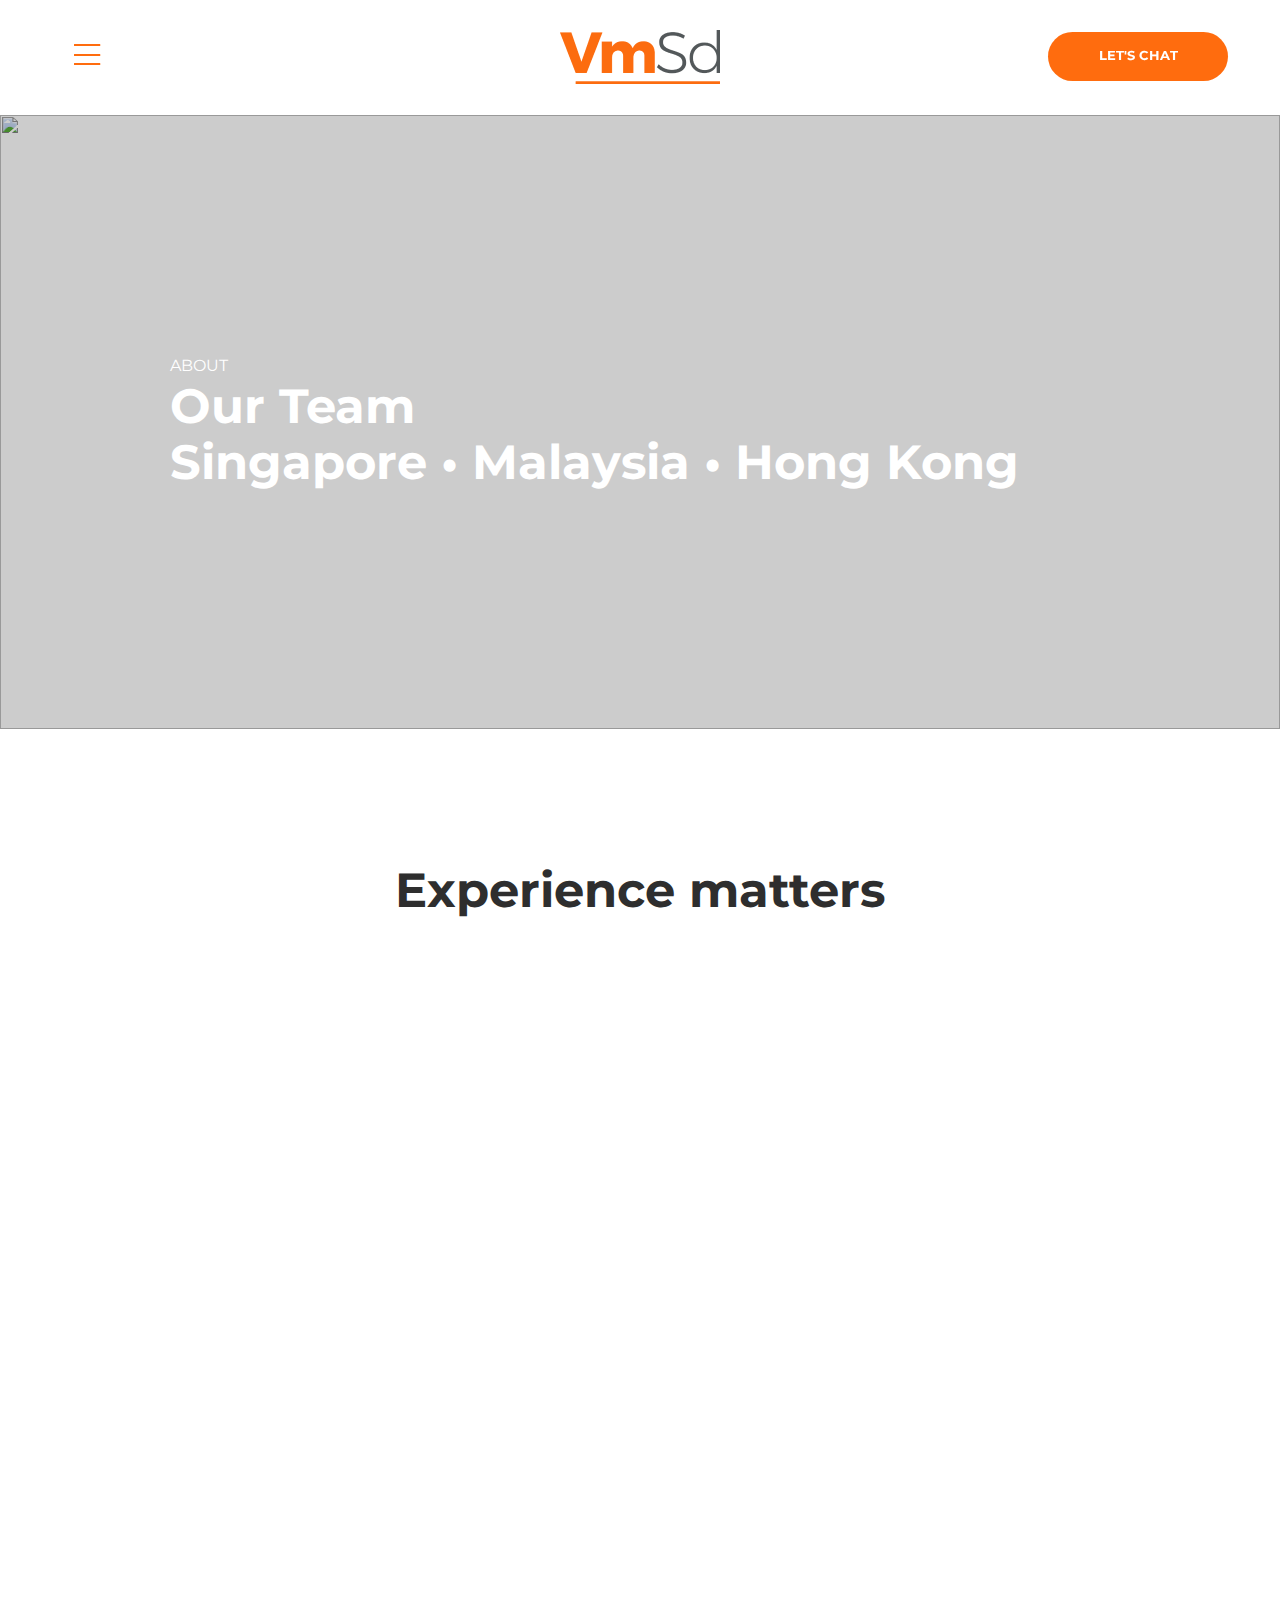
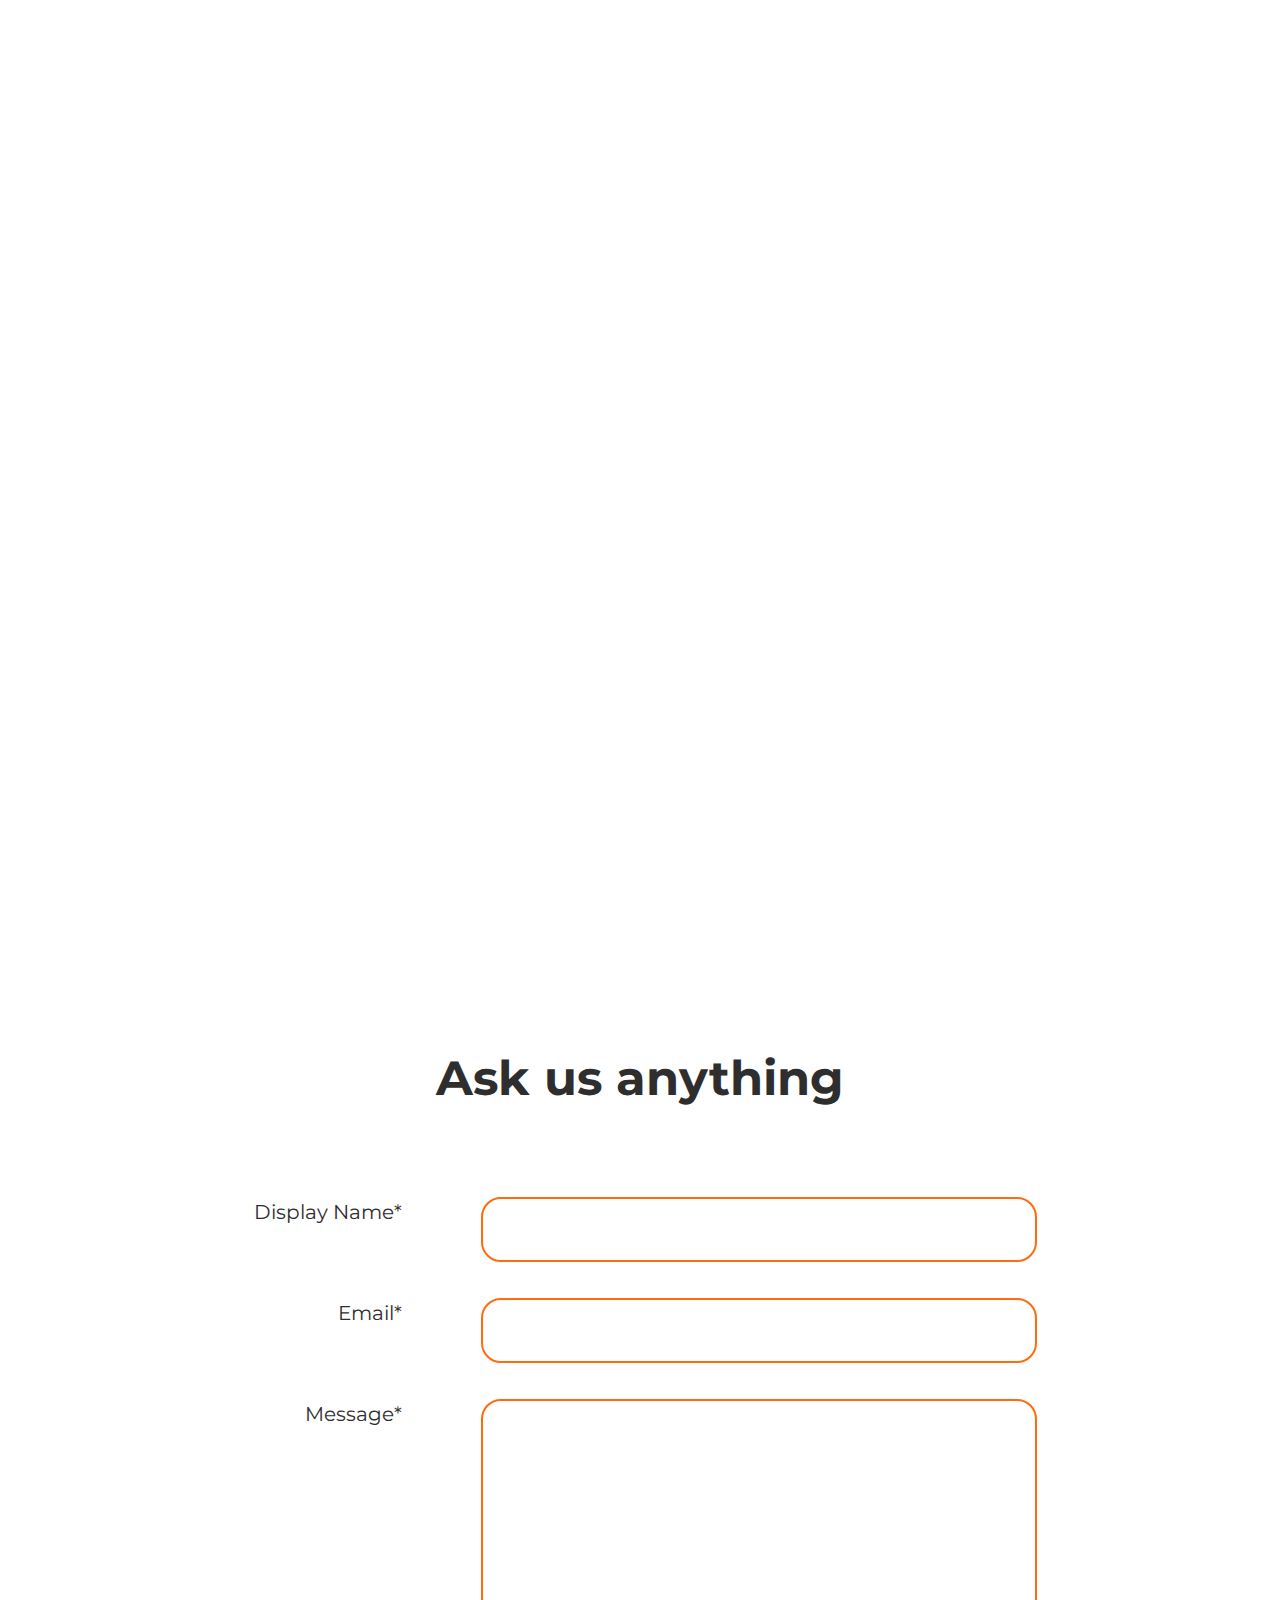
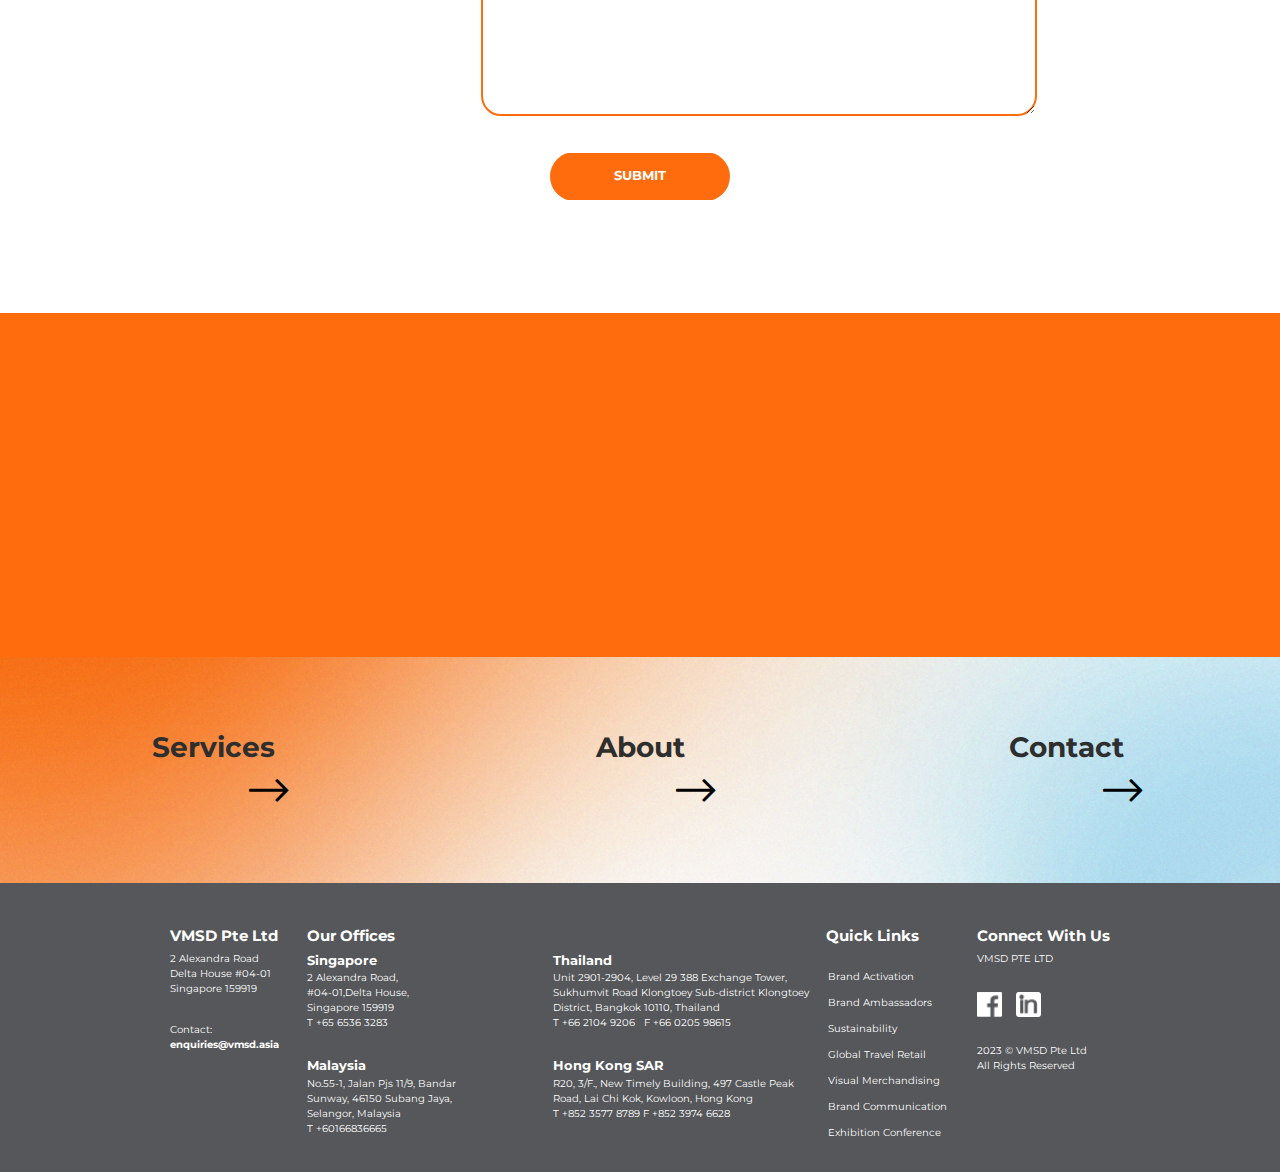
==== about.html @ d3eec0c8 "Ajax form submission" ====
<!DOCTYPE html>
<html lang="en">

<head>
    <meta charset="utf-8">
    <meta http-equiv="X-UA-Compatible" content="IE=edge">
    <meta name="viewport" content="width=device-width, initial-scale=1.0, maximum-scale=1.0, user-scalable=no" />
    <meta name="description" content="">
    <meta name="author" content="">
    <title>Home</title>
    <link href="css/bootstrap.min.css" type="text/css" rel="stylesheet">
    <!-- <link href="fonts/font-awesome/css/font-awesome.min.css" type="text/css" rel="stylesheet"> -->
    <!-- <link href="fonts/fontawesome-pro-6.1.2/css/all.css" rel="stylesheet"> -->
    <link href="fonts/fontawesome-pro-5.15.3-web/css/all.min.css" rel="stylesheet">
    <link href="css/slick.css" type="text/css" rel="stylesheet">
    <link href="css/animate.css" type="text/css" rel="stylesheet">
    <link href="css/main.css" type="text/css" rel="stylesheet">
    <!-- HTML5 Shim and Respond.js IE8 support of HTML5 elements and media queries -->
    <!-- WARNING: Respond.js doesn't work if you view the page via file:// -->
    <!--[if lt IE 9]>
            <script src="https://oss.maxcdn.com/libs/html5shiv/3.7.0/html5shiv.js"></script>
            <script src="https://oss.maxcdn.com/libs/respond.js/1.4.2/respond.min.js"></script>
        <![endif]-->
</head>

<body>
    <div class="wrap">
        <header>
            <div class="header">
                <div class="logo">
                    <a href="index.html" class="img">
                        <img src="./images/logo.png" alt="">
                    </a>
                </div>
                <div class="act-header">
                    <div class="el">
                        <nav class="menu-drop">
                            <button class="btn-drop" type="button" disabled>
                                <i class="fal fa-bars"></i>
                            </button>
                          
                            <div class="menu-ct collapse navbar-collapse show" id="navbarSupportedContent">
                                <a href="javascript:;" class="ic-close"><img src="./images/ic-close.png" alt=""></a>
                                <div class="el-group container ">
                                    <ul class="el el-category col-lg-4">
                                        <li class="home"> <a href="index.html">Home</a> </li>
                                        <li class="our-work"> <a href="javascript:;">Our work</a> </li>
                                        <li class="our-team"> <a href="about.html">Our team </a> </li>
                                        <li class="contact-us"> <a href="about.html#ask">Contact us</a> </li>
                                    </ul>
                                    <ul class="el el-page col-lg-8 el-page-lg">
                                        <li><a href="brand-communication.html">  Brand Communication </a></li>
                                        <li><a href="vm.html">  Visual Merchandising</a></li>
                                        <li><a href="brand-activations.html">  Brand Activations</a></li>
                                        <li><a href="brand-ambassadors.html">  Brand Ambassadors</a></li>
                                        <li><a href="gtr.html">  Global Travel Retail</a></li>
                                        <li><a href="sustainability.html">  Sustainability</a></li>
                                        <li><a href="exhibitions.html">  Exhibitions Conference</a></li>
                                    </ul>
                                    <ul class="el el-page col-lg-8 el-page-sm">
                                        <li class="back-to-category"><a href="javascript:;">Back</a></li>
                                        <li><a href="brand-communication.html">  Brand Communication </a></li>
                                        <li><a href="brand-activations.html">  Brand Activations</a></li>
                                        <li><a href="gtr.html">  Global Travel Retail</a></li>
                                        <li><a href="exhibitions.html">  Exhibitions & Conference</a></li>
                                        <li><a href="vm.html">  Visual Merchandising</a></li>
                                        <li><a href="brand-ambassadors.html">  Brand Ambassadors</a></li>
                                        <li><a href="sustainability.html">  Sustainability</a></li>
                                    </ul>
                                </div>
                            </div>
                        </nav>
                    </div>
                    <div class="el">
                        <button class="btn-main btn-let-chat"><a href="about.html#ask">LET'S CHAT</a></button>
                    </div>

                </div>
            </div>

        </header>

        <body>
            <section class="home-banner">
                <a class="img" href="javascript:;"><img src="./images/banner-about.jpg" alt=""></a>
                <div class="container container-home content-banner">
                    <span>ABOUT</span>
                    <h1 class="fadeInLeft delay02 wow">
                        Our Team
                    </h1>
                    <h1 class="fadeInRight delay02 wow" style="white-space: nowrap;">
                        Singapore • Malaysia • Hong Kong
                    </h1>
                </div>
            </section>

            <section class="des container">
                <h1 class="fadeInLeft delay02 wow">Experience matters</h1>
                <p class="col-lg-10 fadeInRight delay02 wow">With more than 25 years of experience and 4 offices in Asia
                    <span>- Singapore, Malaysia, Hong Kong, Thailand -</span> we have a level of knowledge and expertise that you
                    simply can’t buy. At least, until now. No matter how crazy your idea may be, we are committed to
                    bringing your dream to life. For over a quarter of a century clients have trusted us, are you going
                    to be next? </p>
            </section>

            <section class="expert container fadeInLeft delay02 wow">
                <a class="img" href="javascript:;"><img src="./images/banner-expert.jpg" alt=""></a>
                <div class="el-group">
                    <div class="ct-group">
                        <a class="img" href="javascript:;"><img src="./images/banner-expert.jpg" alt=""></a>
                        <div class="ct">
                            <div class="el">
                                <a href="javascript:;" class="img">
                                    <img class="img-expert" src="./images/expert-1.jpg" alt="">
                                    <div class="overlay"></div>
                                </a>
                                <div class="info">
                                    <h1>Jacelyn</h1>
                                    <span>Managing Director</span>
                                </div>
                            </div>
                            <div class="el">
                                <a href="javascript:;" class="img"> <img class="img-expert" src="./images/expert-2.jpg" alt="">
                                    <div class="overlay"></div></a>
                                <div class="info">
                                    <h1>Tessa Ng</h1>
                                    <span>Head of Events</span>
                                </div>
                            </div>
                        </div>
                    </div>
                    <div class="ct-group">
                        <a class="img" href="javascript:;"><img src="./images/banner-expert.jpg" alt=""></a>
                        <div class="ct">
                            <div class="el">
                                <a href="javascript:;" class="img"> <img class="img-expert" src="./images/expert-3.jpg" alt="">
                                    <div class="overlay"></div></a>
                                <div class="info">
                                    <h1>Andy Yee</h1>
                                    <span>Head of MICE</span>
                                </div>
                            </div>
                            <div class="el">
                                <a href="javascript:;" class="img"> <img class="img-expert" src="./images/expert-4.jpg" alt="">
                                    <div class="overlay"></div></a>
                                <div class="info">
                                    <h1>Roland Wee</h1>
                                    <span>Operations Director</span>
                                </div>
                            </div>
                        </div>
                    </div>
                </div>
            </section>

            <section class="expert container fadeInLeft delay02 wow">
                <a class="img" href="javascript:;"><img src="./images/banner-expert.jpg" alt=""></a>
                <div class="el-group">
                    <div class="ct-group">
                        <a class="img" href="javascript:;"><img src="./images/banner-expert.jpg" alt=""></a>
                        <div class="ct">
                            <div class="el">
                                <a href="javascript:;" class="img">
                                    <img class="img-expert" src="./images/expert-5.jpg" alt="">
                                    <div class="overlay"></div>
                                </a>
                                <div class="info">
                                    <h1>Julian Lee </h1>
                                    <span>Creative Director</span>
                                </div>
                            </div>
                            <div class="el">
                                <a href="javascript:;" class="img"> <img class="img-expert" src="./images/expert-6.jpg" alt="">
                                    <div class="overlay"></div></a> 
                                <div class="info">
                                    <h1>Alex Lim</h1>
                                    <span>Executive Creative Director</span>
                                </div>
                            </div>
                        </div>
                    </div>
                    <div class="ct-group">
                        <a class="img" href="javascript:;"><img src="./images/banner-expert.jpg" alt=""></a>
                        <div class="ct">
                            <div class="el">
                                <a href="javascript:;" class="img"> <img class="img-expert" src="./images/expert-7.jpg" alt="">
                                    <div class="overlay"></div></a>
                                <div class="info">
                                    <h1>Viko Wong</h1>
                                    <span>Regional Commercial</span>
                                    <span>Director</span>
                                </div>
                            </div>
                            <div class="el">
                                <a href="javascript:;" class="img"> <img class="img-expert" src="./images/expert-8.jpg" alt="">
                                    <div class="overlay"></div></a>
                                <div class="info">
                                    <h1>Jessica Tan</h1>
                                    <span>Associate Account Director</span>
                                    <span>GTR</span>
                                </div>
                            </div>
                        </div>
                    </div>
                </div>
            </section>

            <section class="expert container fadeInLeft delay02 wow">
                <a class="img" href="javascript:;"><img src="./images/banner-expert.jpg" alt=""></a>
                <div class="el-group">
                    <div class="ct-group">
                        <a class="img" href="javascript:;"><img src="./images/banner-expert.jpg" alt=""></a>
                        <div class="ct">
                            <div class="el">
                                <a href="javascript:;" class="img">
                                    <img class="img-expert" src="./images/expert-9.jpg" alt="">
                                    <div class="overlay"></div>
                                </a>
                                <div class="info">
                                    <h1>Carol Cheng</h1>
                                    <span>Events Director</span> 
                                    <span>Green Bees, HK</span>
                                </div>
                            </div>
                            <div class="el">
                                <a href="javascript:;" class="img"> <img class="img-expert" src="./images/expert-10.jpg" alt="">
                                    <div class="overlay"></div></a> 
                                <div class="info">
                                    <h1>Pongpob Camlun</h1>
                                    <span>Account Director, TH </span>
                                </div>
                            </div>
                        </div>
                    </div>
                    <div class="ct-group">
                        <a class="img" href="javascript:;"><img src="./images/banner-expert.jpg" alt=""></a>
                        <div class="ct">
                            <div class="el">
                                <a href="javascript:;" class="img"> <img class="img-expert" src="./images/expert-11.jpg" alt="">
                                    <div class="overlay"></div></a>
                                <div class="info">
                                    <h1>James Yeong</h1>
                                    <span>Business Director</span>
                                    <span>Head, Green Bees</span>
                                </div>
                            </div>
                            <div class="el">
                                <a href="javascript:;" class="img"> <img class="img-expert" src="./images/expert-12.jpg" alt="">
                                    <div class="overlay"></div></a>
                                <div class="info">
                                    <h1>Roy Yong</h1>
                                    <span>Head of Business </span>
                                </div>
                            </div>
                        </div>
                    </div>
                </div>
            </section>
            <div id="ask"></div>

            <section class="ask container">
                <h1 id="my-form-status">Ask us anything</h1>
                <form class="form col-lg-8" id="my-form" action="https://formspree.io/f/xeqbkpla" method="POST">
                    <div class="el">
                        <label>Display Name*</label>
                        <input type="text" name="display_name">
                    </div>
                    <div class="el">
                        <label>Email*</label>
                        <input type="text" name="email">
                    </div>
                    <div class="el">
                        <label>Message*</label>
                        <textarea name="message" id="" cols="30" rows="10"></textarea>
                    </div>
                    <div class="btn-submit">
                        <button class="btn btn-main" id="my-form-button">SUBMIT</button>
                    </div>
                </form>
            </section>
            <div id="start-project"></div>
            <section>
                <div class="learn-more -mt-2">
                    <div class="ct wow fadeInRight delay02">
                        <h1 class="">Planning your next project? Let’s talk</h1>
                    </div>
                </div>
            </section>

            <section>
                <div class="ct-more">
                    <a class="img" href="javascript:;"><img src="./images/banner_color.jpg" alt=""></a>
                    <div class="ct">
                        <a class="item" href="index.html#concert">
                            <div class="el">
                                <span>Services</span>
                                <button> <i class="fal fa-long-arrow-right"></i></i></button>
                            </div>
                        </a>
                        <a class="item" href="about.html">
                            <div class="el">
                                <span>About</span>
                                <button> <i class="fal fa-long-arrow-right"></i></i></button>
                            </div>
                        </a>
                        <a class="item" href="about.html#ask">
                            <div class="el">
                                <span>Contact</span>
                                <button> <i class="fal fa-long-arrow-right"></i></i></button>
                            </div>
                        </a>
                    </div>
                </div>
            </section>
        </body>

        <footer>
            <section class="container container-home">
                <div class="el">
                    <h1>VMSD Pte Ltd </h1>
                    <div class="el-group">
                        <div class="ct">
                            <span>2 Alexandra Road</span>
                            <span>Delta House #04-01</span>
                            <span>Singapore 159919</span>
                        </div>
                        <div class="ct">
                            <span>Contact:
                                <p>enquiries@vmsd.asia </p>
                            </span>
                        </div>
                    </div>
                </div>
                <div class="el">
                    <h1>Our Offices</h1>
                    <div class="el-group">
                        <div class="ct-group">
                            <div class="ct">
                                <h2>Singapore</h2>
                                <span>2 Alexandra Road,</span>
                                <span>#04-01,Delta House,</span>
                                <span>Singapore 159919 </span>
                                <span>T +65 6536 3283</span>
                            </div>
                            <div class="ct" style="margin-right: -1rem;">
                                <h2>Thailand</h2>
                                <span>Unit 2901-2904, Level 29 388 Exchange Tower,</span>
                                <span>
                                    Sukhumvit Road Klongtoey Sub-district Klongtoey
                                </span>
                                <span>District, Bangkok 10110, Thailand</span>
                                <span>T +66 2104 9206   F +66 0205 98615</span>
                            </div>

                        </div>
                        <div class="ct-group">
                            <div class="ct">
                                <h2>Malaysia</h2>
                                <span>No.55-1, Jalan Pjs 11/9, Bandar</span>
                                <span>
                                    Sunway, 46150 Subang Jaya,

                                </span>
                                <span>
                                    Selangor, Malaysia
                                </span>
                                <span>T +60166836665</span>
                            </div>
                            <div class="ct">
                                <h2>Hong Kong SAR</h2>
                                <span>
                                    R20, 3/F., New Timely Building, 497 Castle Peak
                                </span>
                                <span>

                                    Road, Lai Chi Kok, Kowloon, Hong Kong</span>
                                <span>T +852 3577 8789 F +852 3974 6628</span>
                            </div>
                        </div>
                    </div>
                </div>
                <div class="el quick-link">
                    <h1>Quick Links</h1>
                    <div class="el-group">
                    <div class="ct">
                        <span><a href="brand-activations.html">Brand Activation</a></span>
                        <span><a href="brand-ambassadors.html">Brand Ambassadors</a></span>
                        <span><a href="sustainability.html">Sustainability</a> </span>
                        <span><a href="gtr.html">Global Travel Retail</a></span>
                        <span><a href="vm.html">Visual Merchandising</a></span>
                        <span><a href="brand-communication.html">Brand Communication </a></span>
                        <span><a href="exhibitions.html">Exhibition Conference</a> </span>
                    </div>
                    </div>
                </div>

                <div class="el">
                    <h1>Connect With Us</h1>
                    <h2>VMSD PTE LTD</h2>
                    <div class="ct social">
                                                <a href="https://www.facebook.com/VMSDOfficial/">
                            <img src="./images/fb.png" alt="">
                        </a>
                        <a href="https://www.linkedin.com/company/vmsdofficial/">
                            <img src="./images/ins.png" alt="">
                        </a>
                    </div>
                    <div class="ct">
                        <span>2023 © VMSD Pte Ltd</span>
                        <span>All Rights Reserved</span>
                    </div>
                </div>
            </section>
        </footer>
        <!-- end counter -->
    </div>
    <!-- <div id="fb-root"></div>
        <script type="text/javascript">
            (function(d, s, id) {
                var js, fjs = d.getElementsByTagName(s)[0];
                if (d.getElementById(id)) return;
                js = d.createElement(s); js.id = id;
                js.src = "//connect.facebook.net/vi_VN/sdk.js#xfbml=1&version=v2.6";
                fjs.parentNode.insertBefore(js, fjs);
            }(document, 'script', 'facebook-jssdk'));
        </script> -->

    <script src="js/jquery.js" type="text/javascript"></script>
    <script src="js/bootstrap.min.js" type="text/javascript"></script>
    <script src="js/slick.min.js" type="text/javascript"></script>
    <script src="js/wow.min.js" type="text/javascript"></script>
    <script src="js/scrollspy.js" type="text/javascript"></script>
    <script src="js/jquery.sticky-kit.js" type="text/javascript"></script>
    <script src="js/script.js" type="text/javascript"></script>
    <script type="text/javascript">
        $('.ac').hc_countdown({
            date: '08/28/2018 8:00:00',
        });

        $('input').hc_upload({
            multiple: true,
            result: '.result',
        });

        $('.acc').hc_accordion();

        // this is the id of the form
        var form = document.getElementById("my-form");
    
        async function handleSubmit(event) {
          event.preventDefault();
          var status = document.getElementById("my-form-status");
          var data = new FormData(event.target);
          fetch(event.target.action, {
            method: form.method,
            body: data,
            headers: {
                'Accept': 'application/json'
            }
          }).then(response => {
            if (response.ok) {
              status.innerHTML = "Thanks for your submission!";
              form.reset()
            } else {
              response.json().then(data => {
                if (Object.hasOwn(data, 'errors')) {
                  status.innerHTML = data["errors"].map(error => error["message"]).join(", ")
                } else {
                  status.innerHTML = "Oops! There was a problem submitting your form"
                }
              })
            }
          }).catch(error => {
            status.innerHTML = "Oops! There was a problem submitting your form"
          });
        }
        form.addEventListener("submit", handleSubmit)
    </script>
</body>

</html>
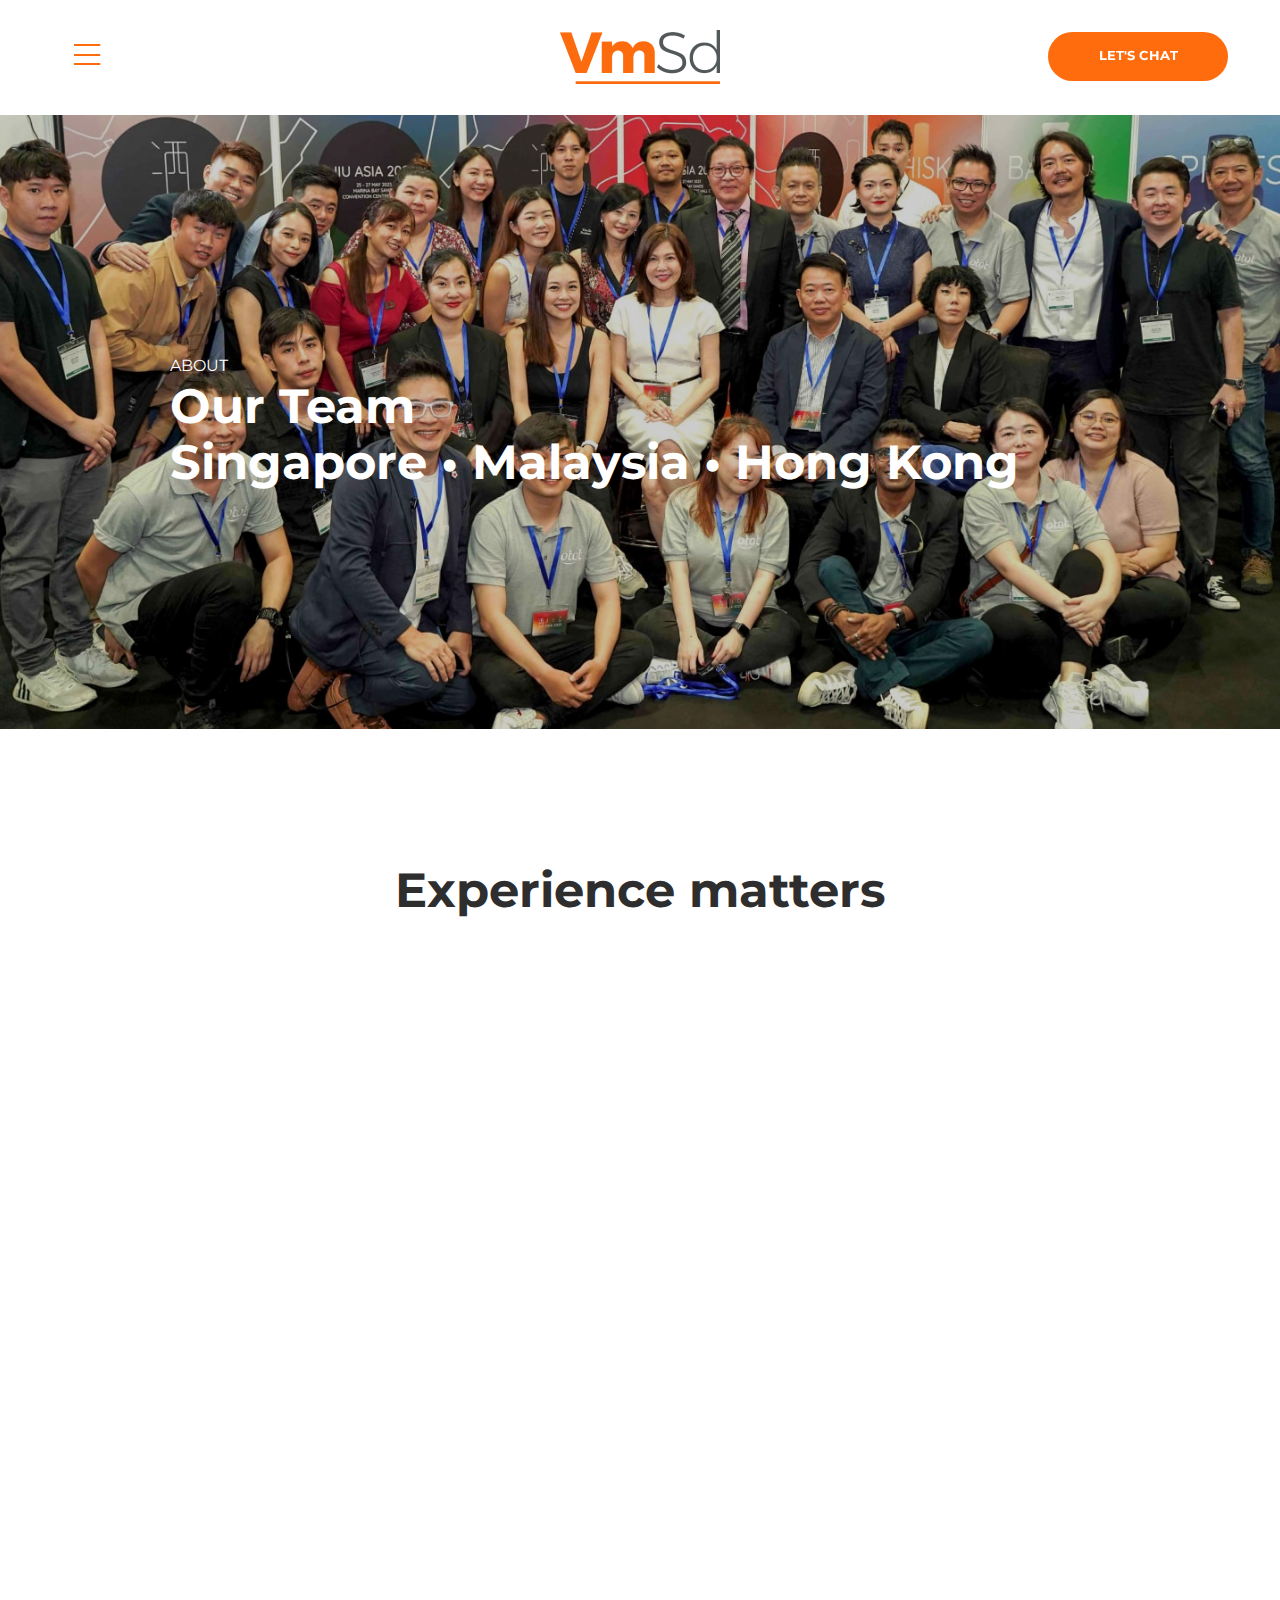
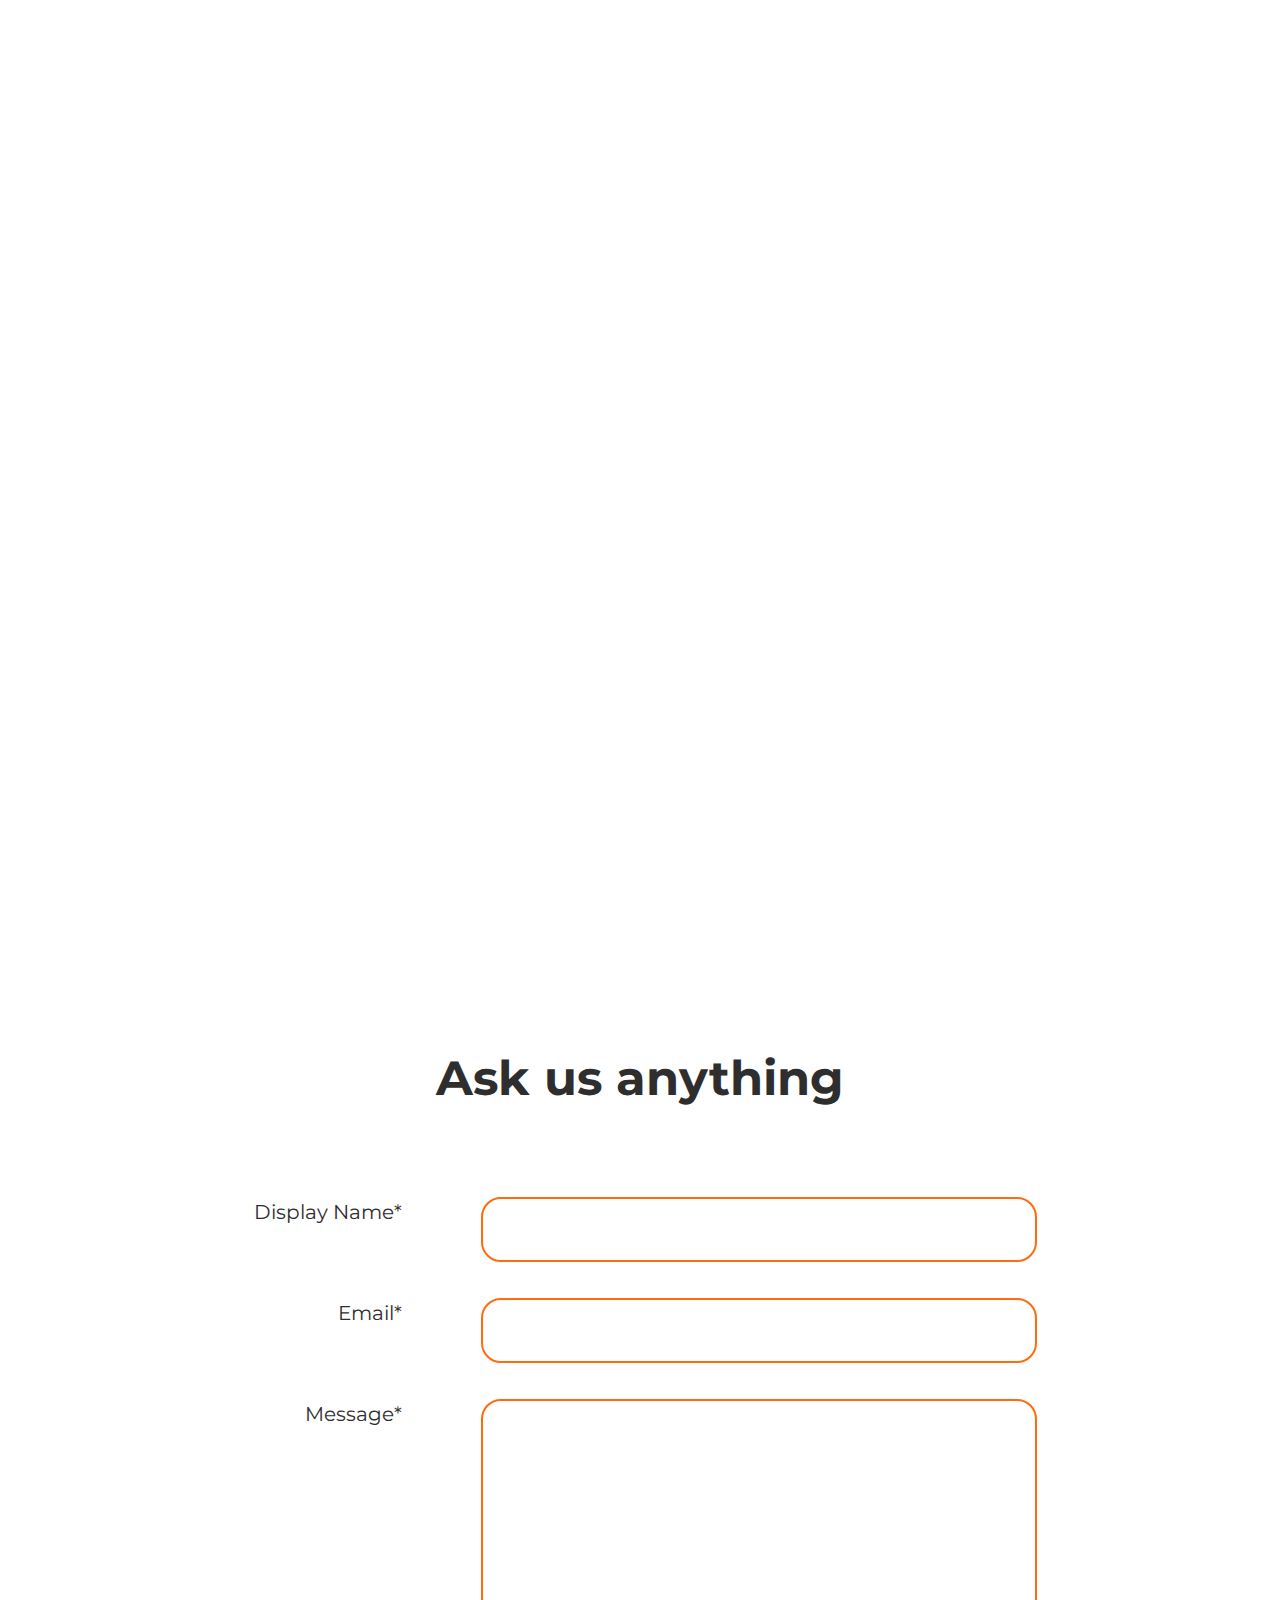
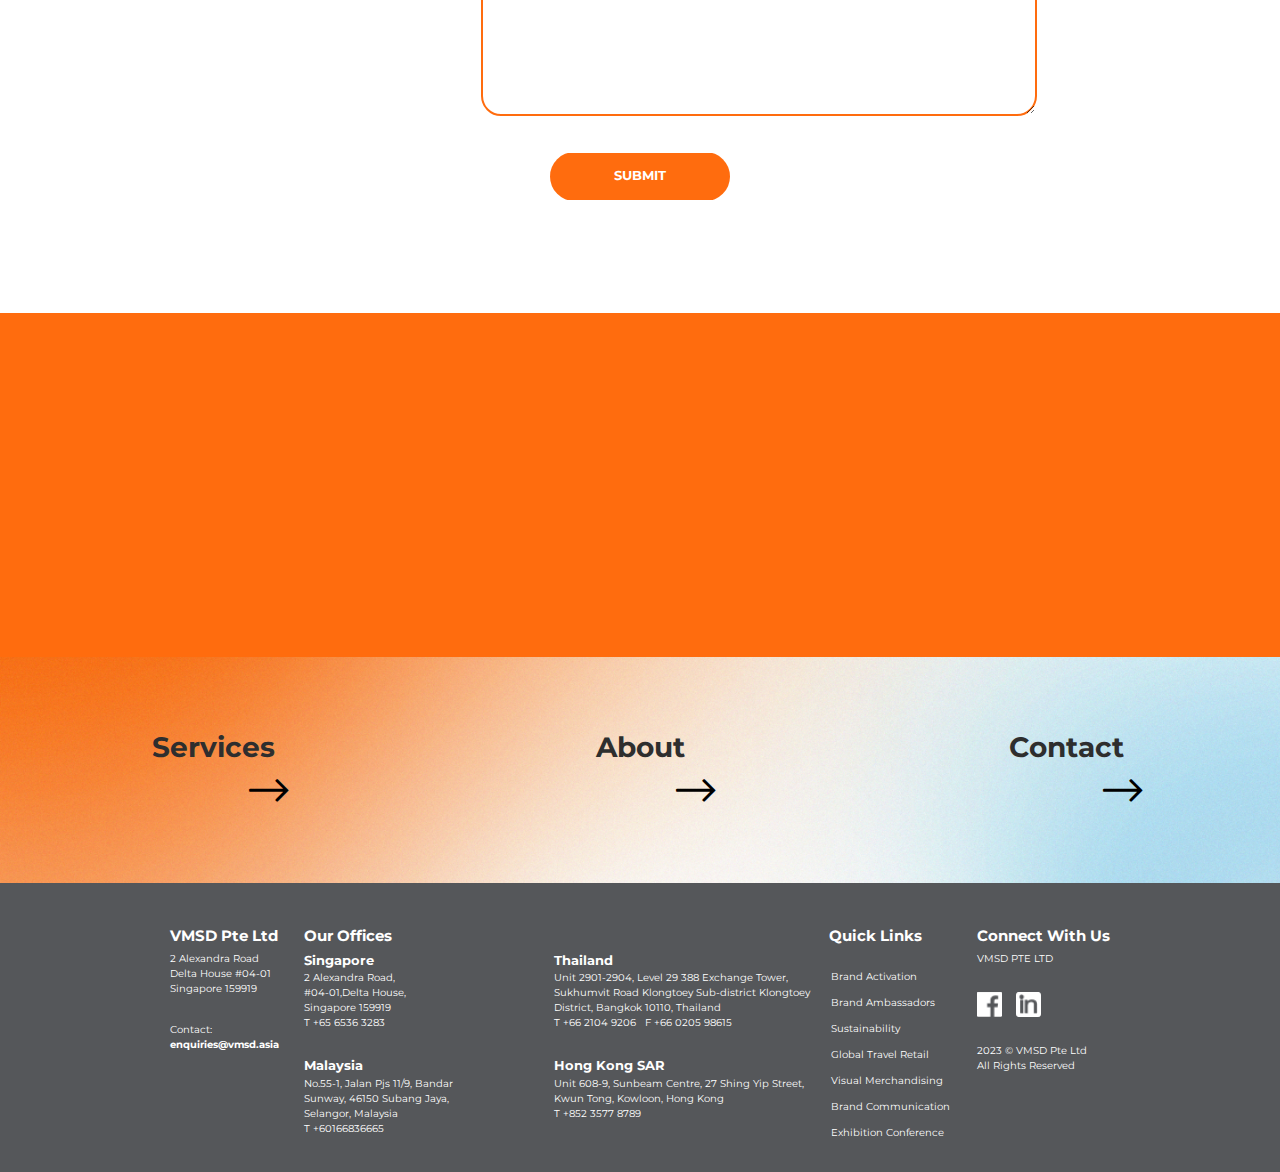
==== commit b5aca7a0: "update HK footer all page" ====
--- a/about.html
+++ b/about.html
@@ -9,6 +9,7 @@
     <meta name="author" content="">
     <title>Home</title>
     <link href="css/bootstrap.min.css" type="text/css" rel="stylesheet">
+    <link rel="icon" href="./images/fav.svg" type="image/x-icon">
     <!-- <link href="fonts/font-awesome/css/font-awesome.min.css" type="text/css" rel="stylesheet"> -->
     <!-- <link href="fonts/fontawesome-pro-6.1.2/css/all.css" rel="stylesheet"> -->
     <link href="fonts/fontawesome-pro-5.15.3-web/css/all.min.css" rel="stylesheet">
@@ -263,11 +264,11 @@
                 <form class="form col-lg-8" id="my-form" action="https://formspree.io/f/xeqbkpla" method="POST">
                     <div class="el">
                         <label>Display Name*</label>
-                        <input type="text" name="display_name">
+                        <input type="text" name="display_name" value="" id="name-id">
                     </div>
                     <div class="el">
                         <label>Email*</label>
-                        <input type="text" name="email">
+                        <input type="email" name="email" id="email-id" value="" />
                     </div>
                     <div class="el">
                         <label>Message*</label>
@@ -369,12 +370,12 @@
                             <div class="ct">
                                 <h2>Hong Kong SAR</h2>
                                 <span>
-                                    R20, 3/F., New Timely Building, 497 Castle Peak
+                                    Unit 608-9, Sunbeam Centre, 27 Shing Yip Street, 
                                 </span>
                                 <span>
 
-                                    Road, Lai Chi Kok, Kowloon, Hong Kong</span>
-                                <span>T +852 3577 8789 F +852 3974 6628</span>
+                                    Kwun Tong, Kowloon, Hong Kong</span>
+                                <span>T +852 3577 8789</span>
                             </div>
                         </div>
                     </div>
@@ -451,6 +452,10 @@
           event.preventDefault();
           var status = document.getElementById("my-form-status");
           var data = new FormData(event.target);
+
+          data.set('email', $("#email-id").val());
+          data.set('name', $("#name-id").val());
+          
           fetch(event.target.action, {
             method: form.method,
             body: data,
@@ -459,7 +464,7 @@
             }
           }).then(response => {
             if (response.ok) {
-              status.innerHTML = "Thanks for your submission!";
+              status.innerHTML = "Thank you for reaching out to VMSD! We will be in touch soon.";
               form.reset()
             } else {
               response.json().then(data => {
--- a/css/main.css
+++ b/css/main.css
@@ -2154,11 +2154,19 @@
     height: 100%;
     display: block;
     overflow: hidden;
+    z-index: 1;
   }
   .video .source {
     top: 0;
     left: 0;
     width: 226%;
+    height: 100%;
+    position: absolute;
+  }
+  .video .thumbnail-video img {
+    top: 0;
+    left: 0;
+    width: 100%;
     height: 100%;
     position: absolute;
   }
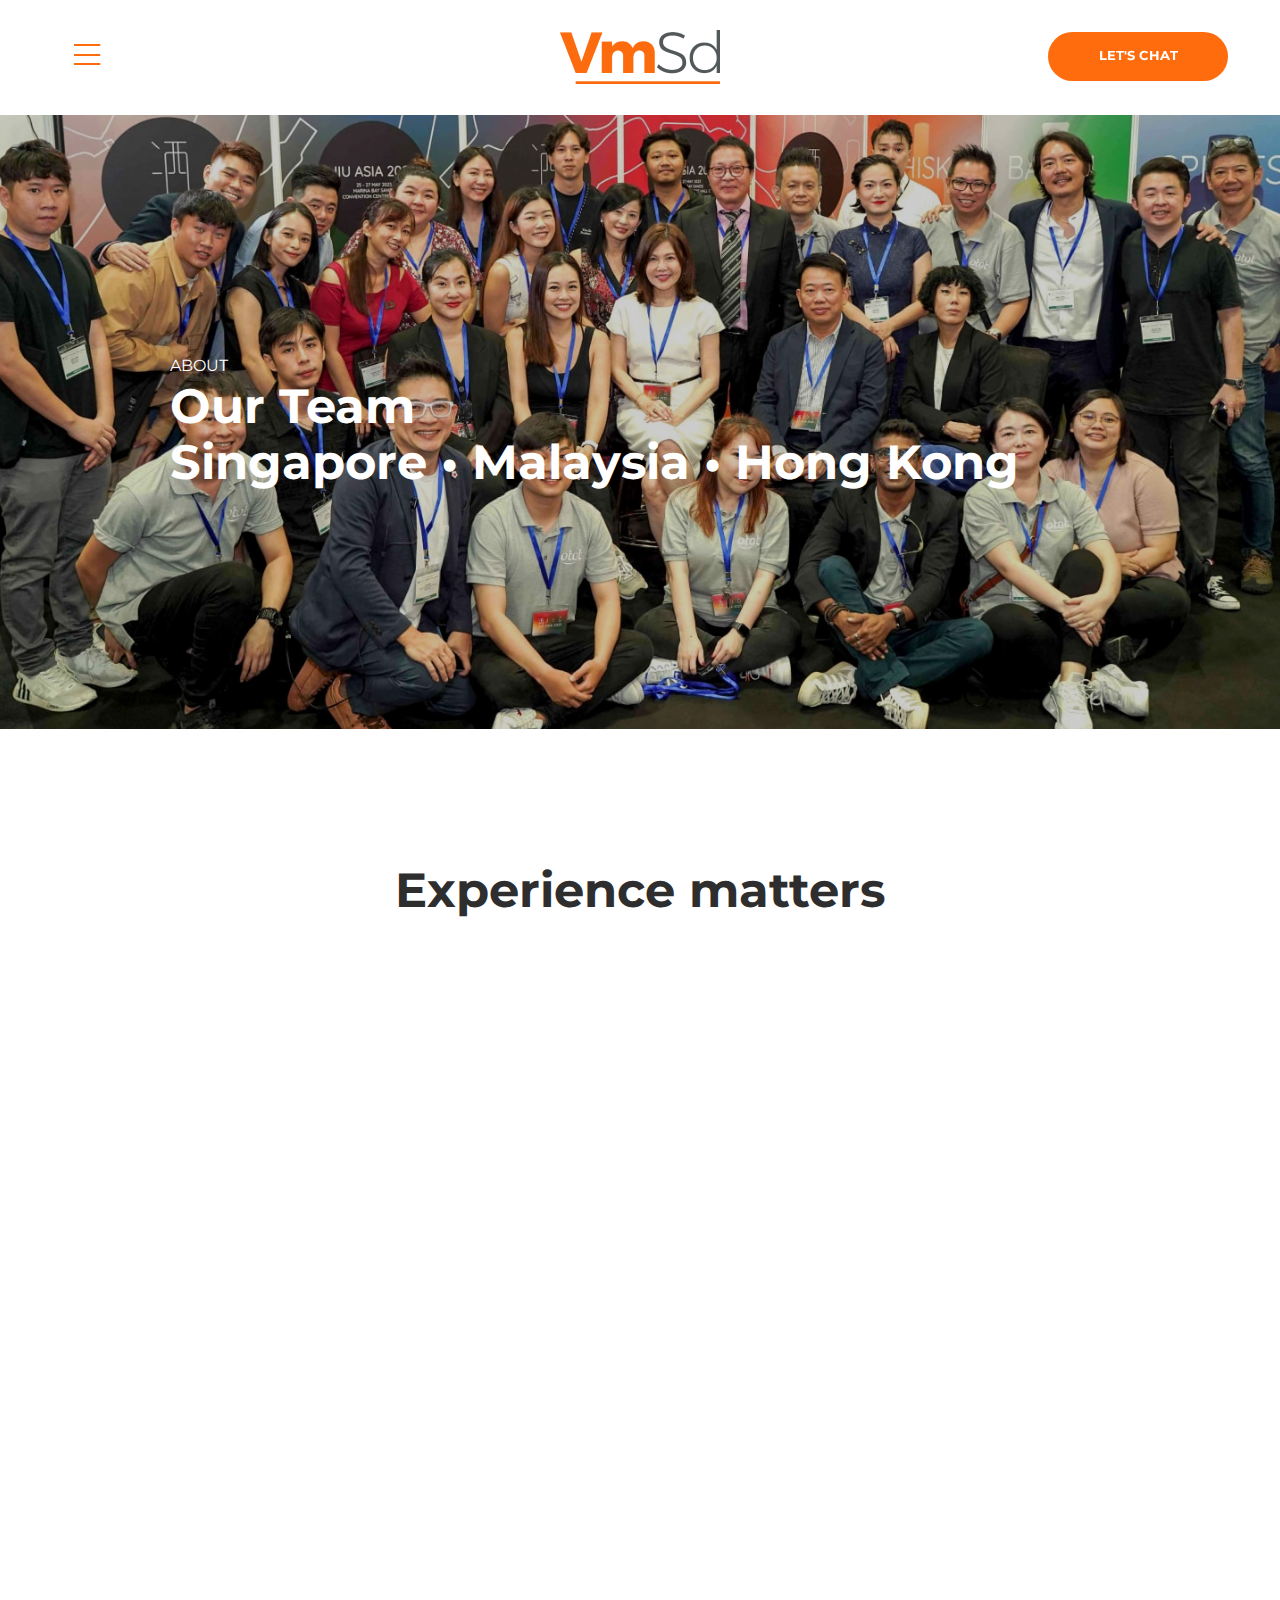
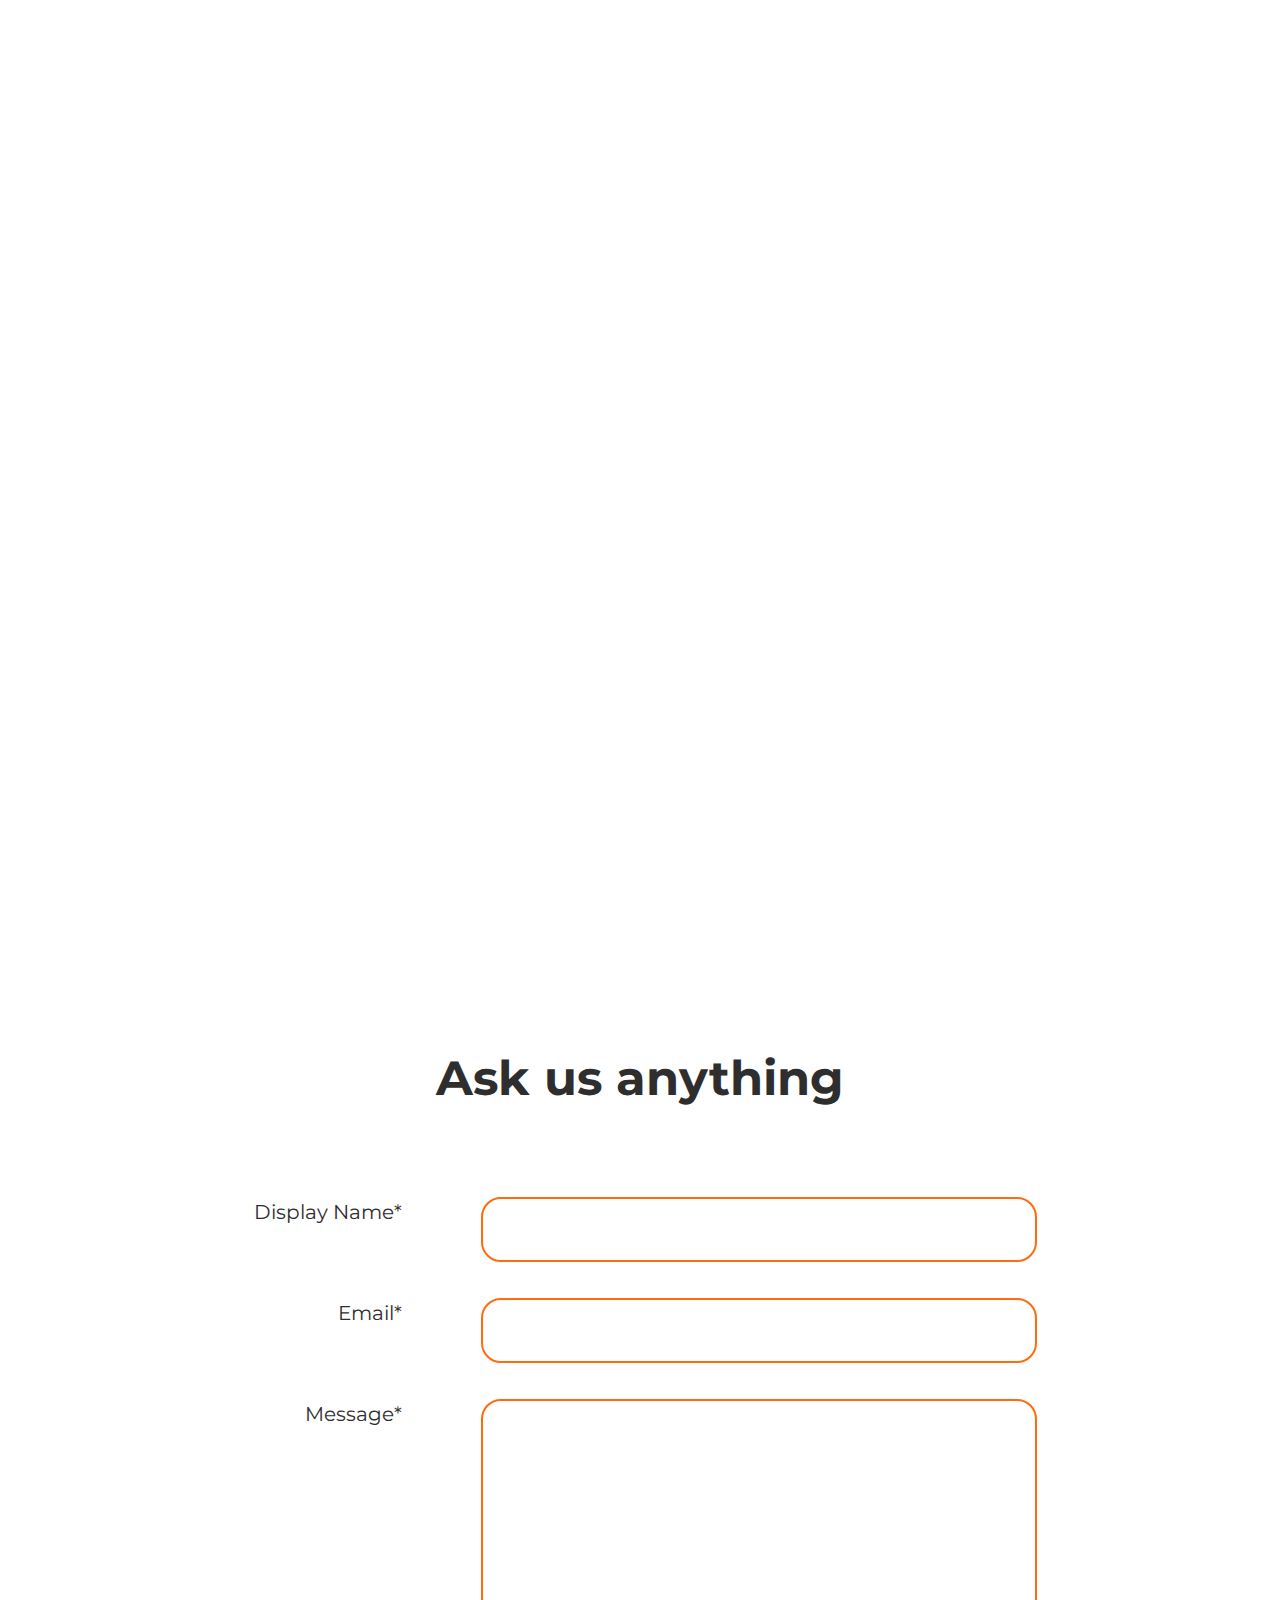
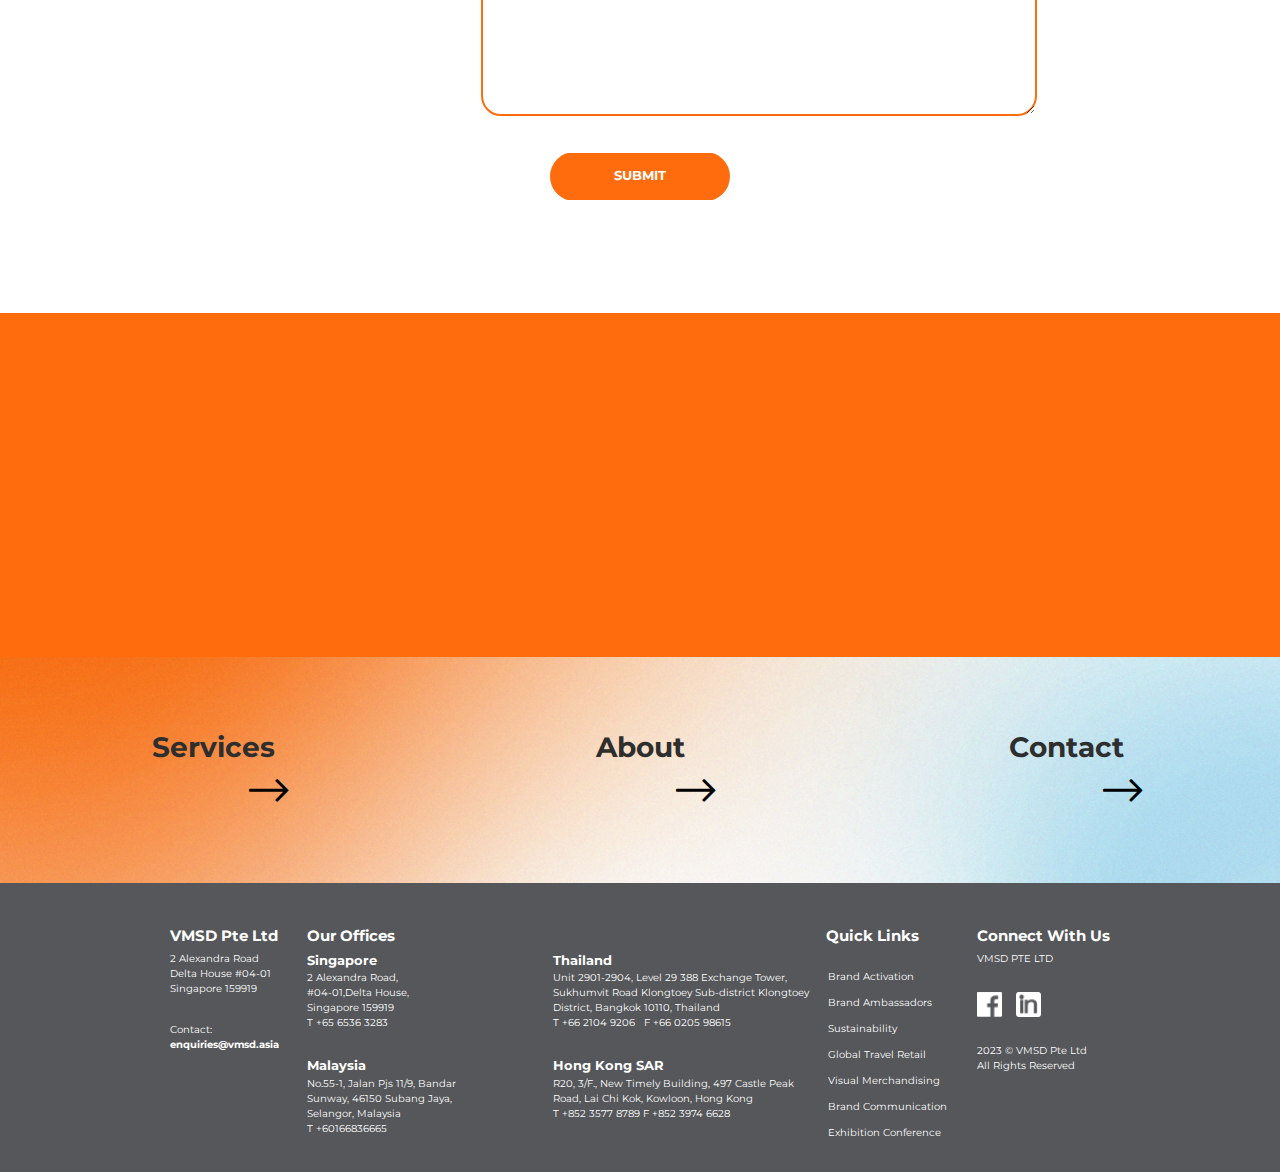
==== commit 4767a29d: "change img about sc" ====
--- a/about.html
+++ b/about.html
@@ -141,16 +141,25 @@
                                     <span>Head of MICE</span>
                                 </div>
                             </div>
-                            <div class="el">
+                            <!-- <div class="el">
                                 <a href="javascript:;" class="img"> <img class="img-expert" src="./images/expert-4.jpg" alt="">
                                     <div class="overlay"></div></a>
                                 <div class="info">
                                     <h1>Roland Wee</h1>
                                     <span>Operations Director</span>
                                 </div>
-                            </div>
-                        </div>
-                    </div>
+                            </div> -->
+                            <div class="el">
+                                <a href="javascript:;" class="img"> <img class="img-expert" src="./images/expert-10.jpg" alt="">
+                                    <div class="overlay"></div></a> 
+                                <div class="info">
+                                    <h1>Pongpob Camlun</h1>
+                                    <span>Account Director, TH </span>
+                                </div>
+                            </div>
+                        </div>
+                    </div>
+                    
                 </div>
             </section>
 
@@ -224,19 +233,6 @@
                                 </div>
                             </div>
                             <div class="el">
-                                <a href="javascript:;" class="img"> <img class="img-expert" src="./images/expert-10.jpg" alt="">
-                                    <div class="overlay"></div></a> 
-                                <div class="info">
-                                    <h1>Pongpob Camlun</h1>
-                                    <span>Account Director, TH </span>
-                                </div>
-                            </div>
-                        </div>
-                    </div>
-                    <div class="ct-group">
-                        <a class="img" href="javascript:;"><img src="./images/banner-expert.jpg" alt=""></a>
-                        <div class="ct">
-                            <div class="el">
                                 <a href="javascript:;" class="img"> <img class="img-expert" src="./images/expert-11.jpg" alt="">
                                     <div class="overlay"></div></a>
                                 <div class="info">
@@ -245,12 +241,26 @@
                                     <span>Head, Green Bees</span>
                                 </div>
                             </div>
+                        </div>
+                    </div>
+                    <div class="ct-group">
+                        <a class="img" href="javascript:;"><img src="./images/banner-expert.jpg" alt=""></a>
+                        <div class="ct">
+
                             <div class="el">
                                 <a href="javascript:;" class="img"> <img class="img-expert" src="./images/expert-12.jpg" alt="">
                                     <div class="overlay"></div></a>
                                 <div class="info">
                                     <h1>Roy Yong</h1>
                                     <span>Head of Business </span>
+                                </div>
+                            </div>
+                            <div class="el el-remove">
+                                <a href="javascript:;" class="img1"> <img class="img-expert" src="" alt="">
+                                    <div class="overlay"></div></a>
+                                <div class="info1">
+                                    <!-- <h1>Roy Yong</h1>
+                                    <span>Head of Business </span> -->
                                 </div>
                             </div>
                         </div>
@@ -370,12 +380,12 @@
                             <div class="ct">
                                 <h2>Hong Kong SAR</h2>
                                 <span>
-                                    Unit 608-9, Sunbeam Centre, 27 Shing Yip Street, 
+                                    R20, 3/F., New Timely Building, 497 Castle Peak
                                 </span>
                                 <span>
 
-                                    Kwun Tong, Kowloon, Hong Kong</span>
-                                <span>T +852 3577 8789</span>
+                                    Road, Lai Chi Kok, Kowloon, Hong Kong</span>
+                                <span>T +852 3577 8789 F +852 3974 6628</span>
                             </div>
                         </div>
                     </div>
--- a/css/main.css
+++ b/css/main.css
@@ -2749,6 +2749,23 @@
   background-image: url("../images/bg-expert.png");
   background-size: cover;
 }
+.expert .el-group .ct-group .ct .el-remove:hover .info {
+  opacity: 1;
+  -webkit-transition: 1s ease-in-out;
+  transition: 1s ease-in-out;
+  left: 50%;
+  text-align: start;
+}
+.expert .el-group .ct-group .ct .el-remove:hover .overlay {
+  position: absolute;
+  top: 0;
+  left: 0;
+  width: 100%;
+  height: 100%;
+  mix-blend-mode: multiply;
+  background-image: none !important;
+  background-size: cover;
+}
 
 .ask {
   margin-bottom: 11.2rem;
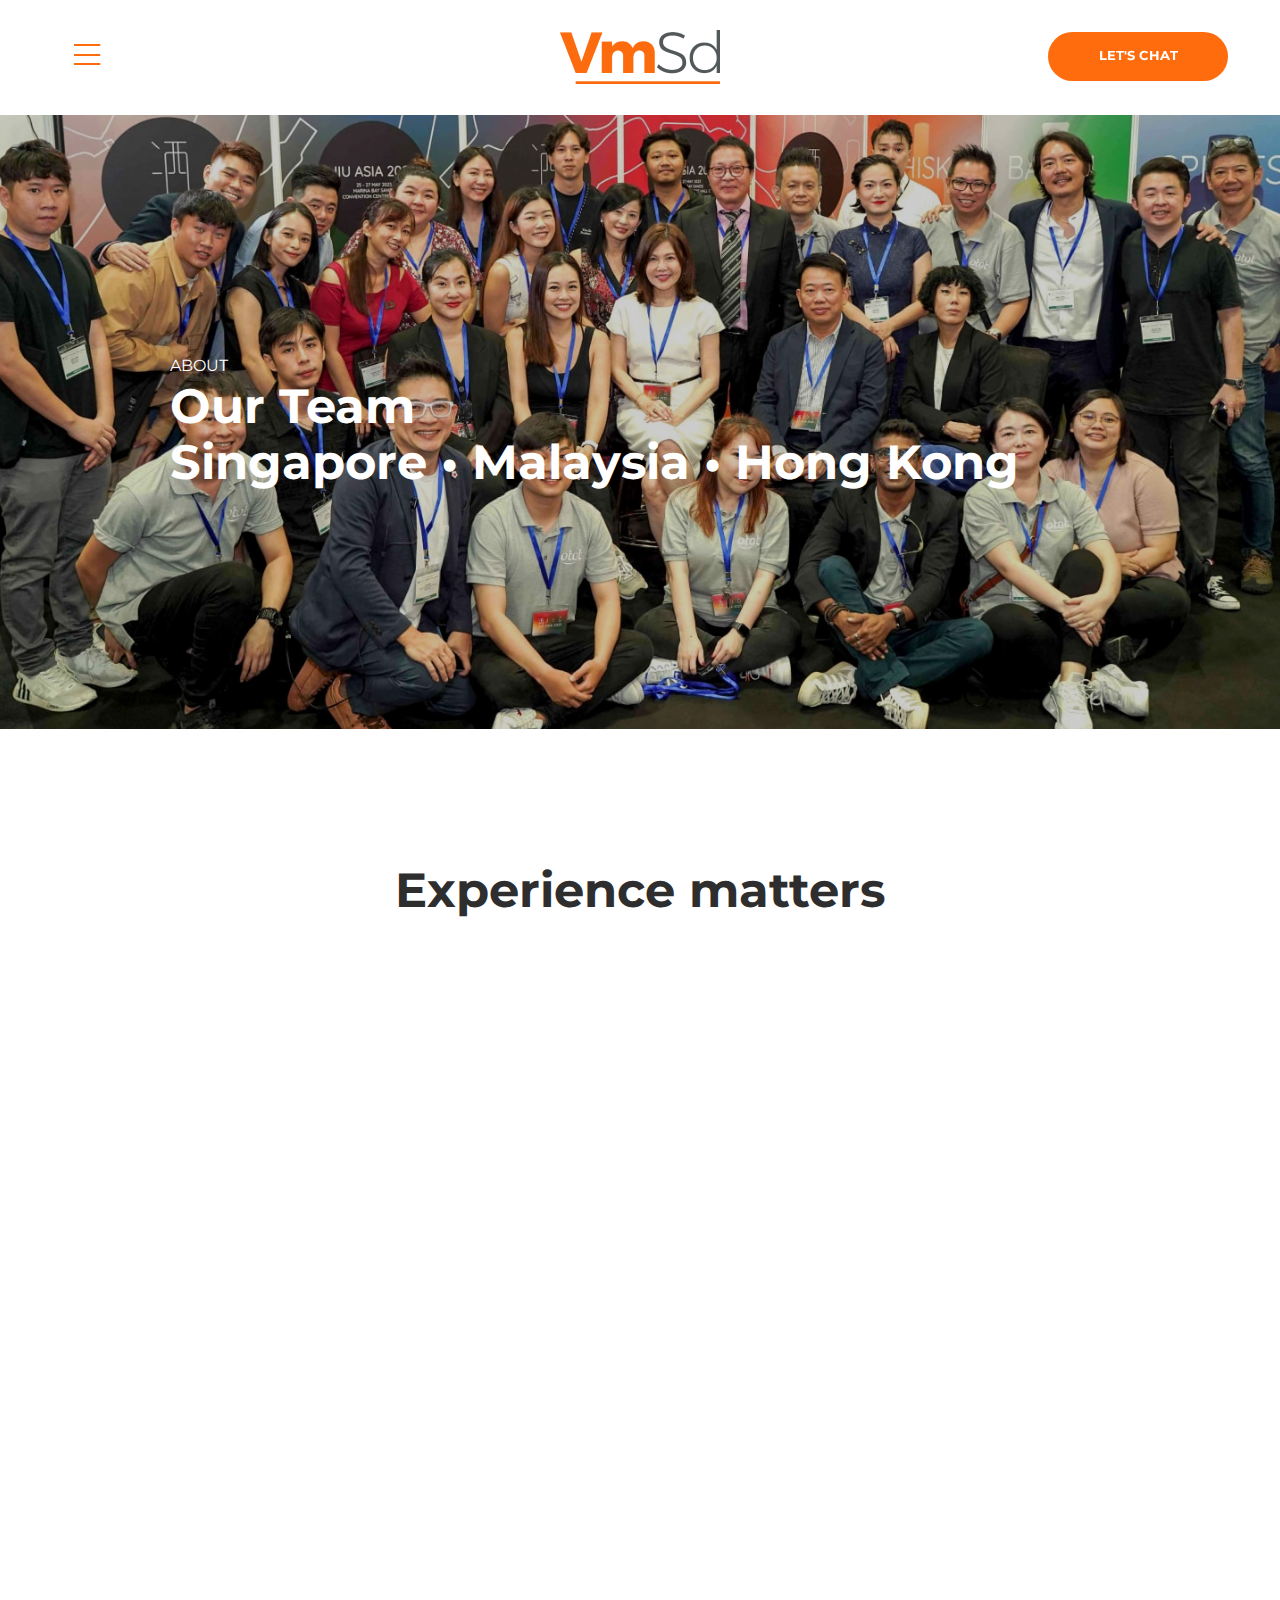
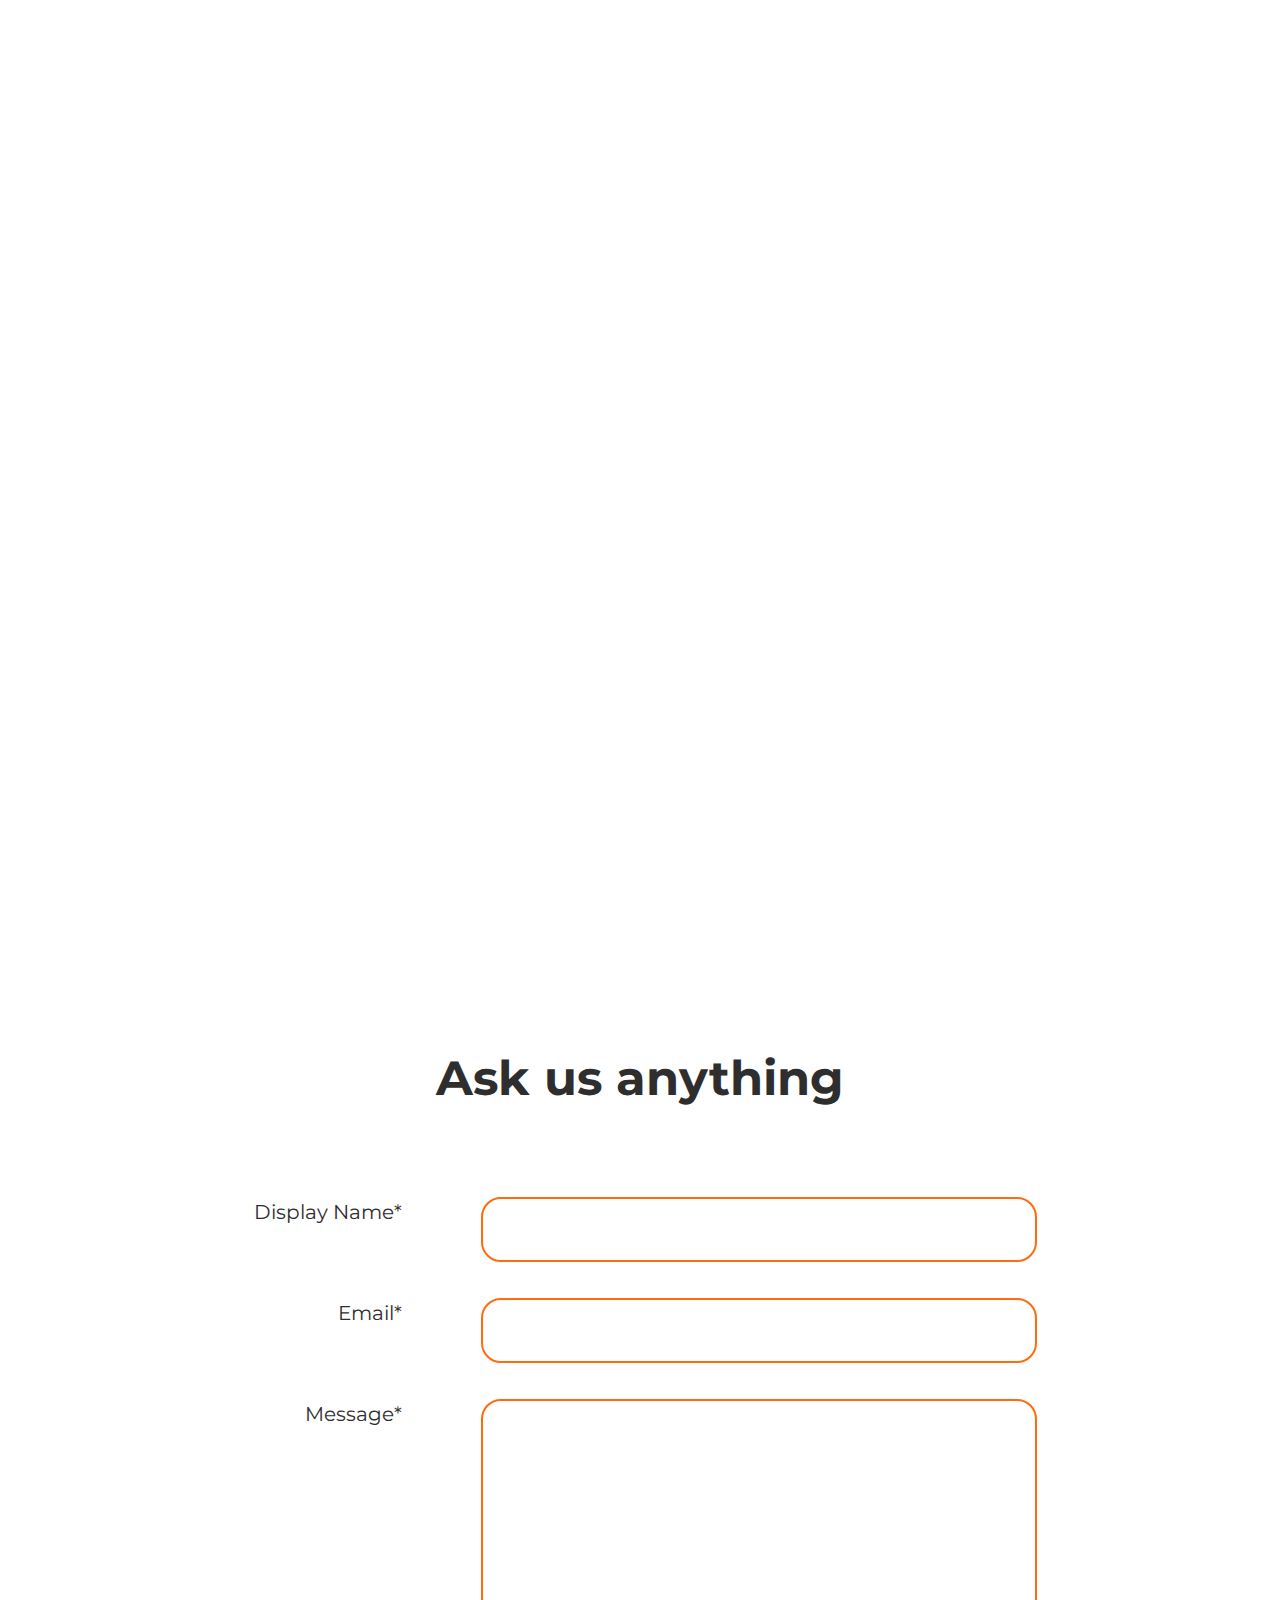
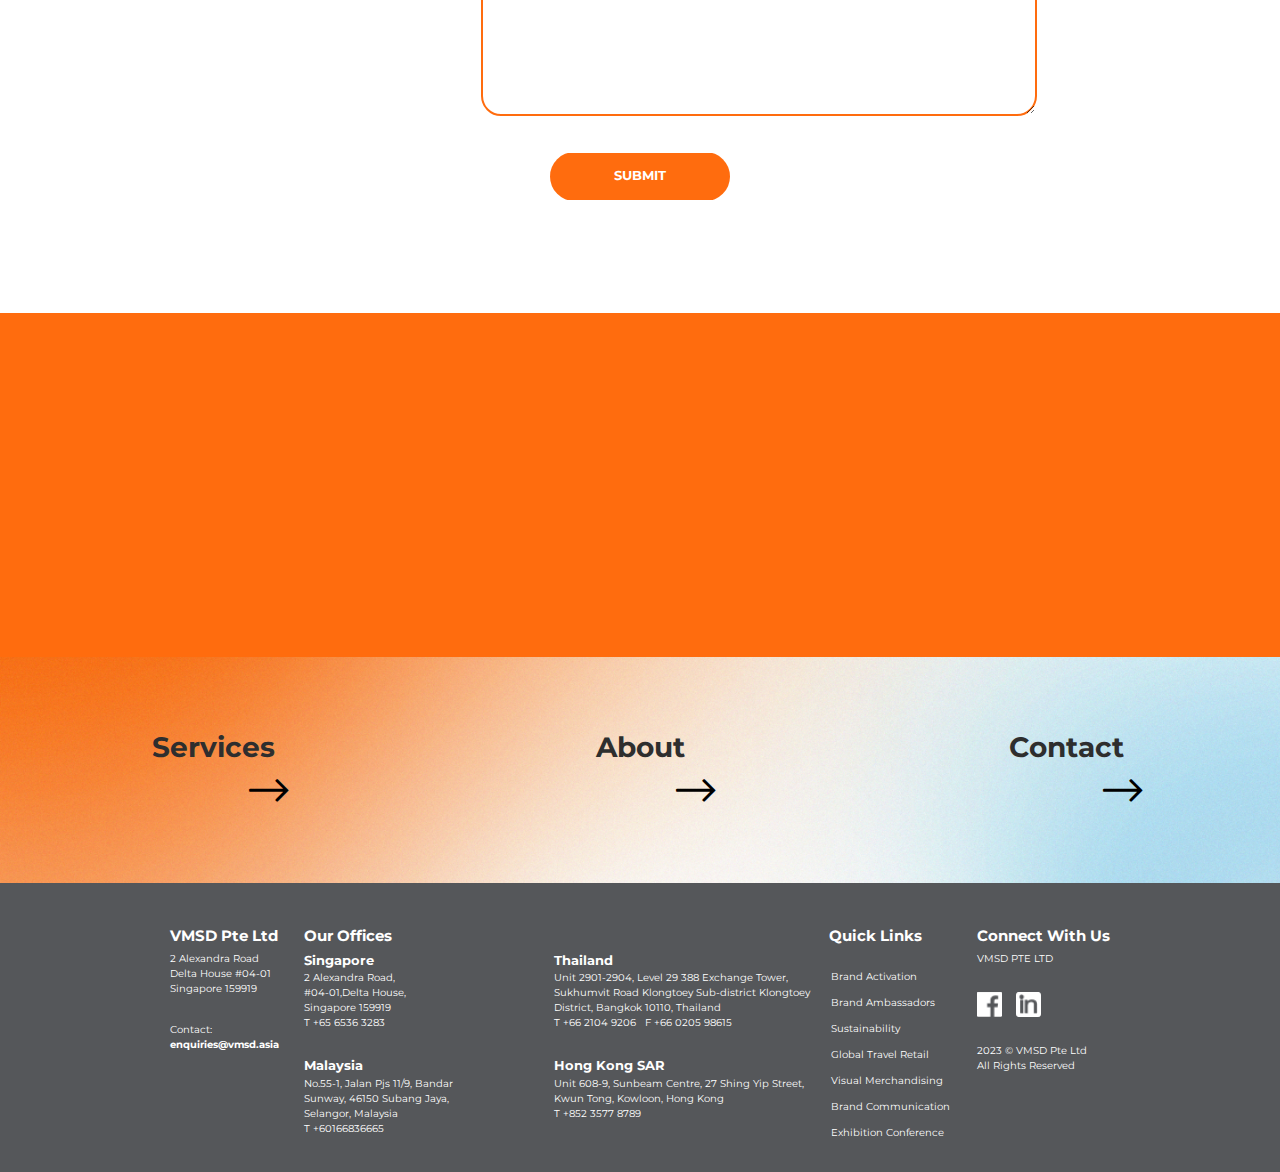
==== commit df7a55e6: "Merge pull request #10 from vmsd-beta/main" ====
--- a/about.html
+++ b/about.html
@@ -380,12 +380,12 @@
                             <div class="ct">
                                 <h2>Hong Kong SAR</h2>
                                 <span>
-                                    R20, 3/F., New Timely Building, 497 Castle Peak
+                                    Unit 608-9, Sunbeam Centre, 27 Shing Yip Street, 
                                 </span>
                                 <span>
 
-                                    Road, Lai Chi Kok, Kowloon, Hong Kong</span>
-                                <span>T +852 3577 8789 F +852 3974 6628</span>
+                                    Kwun Tong, Kowloon, Hong Kong</span>
+                                <span>T +852 3577 8789</span>
                             </div>
                         </div>
                     </div>
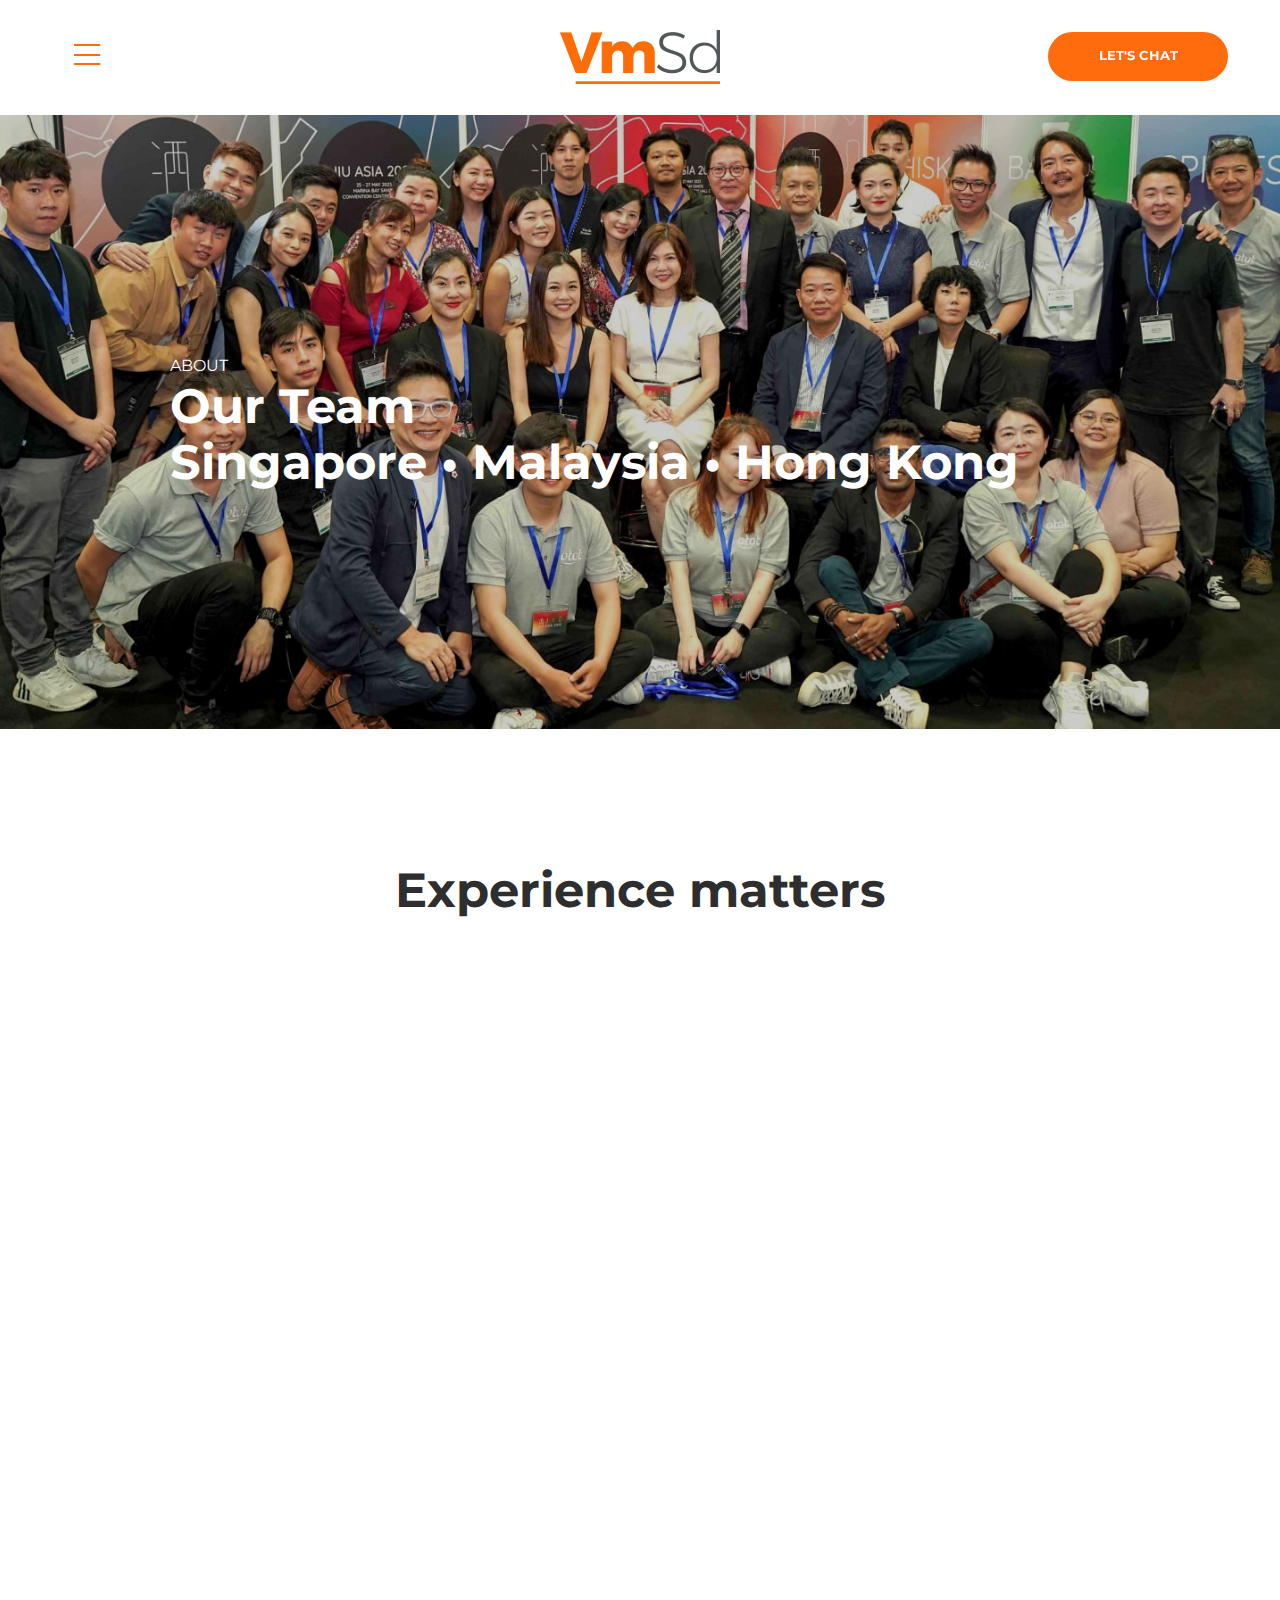
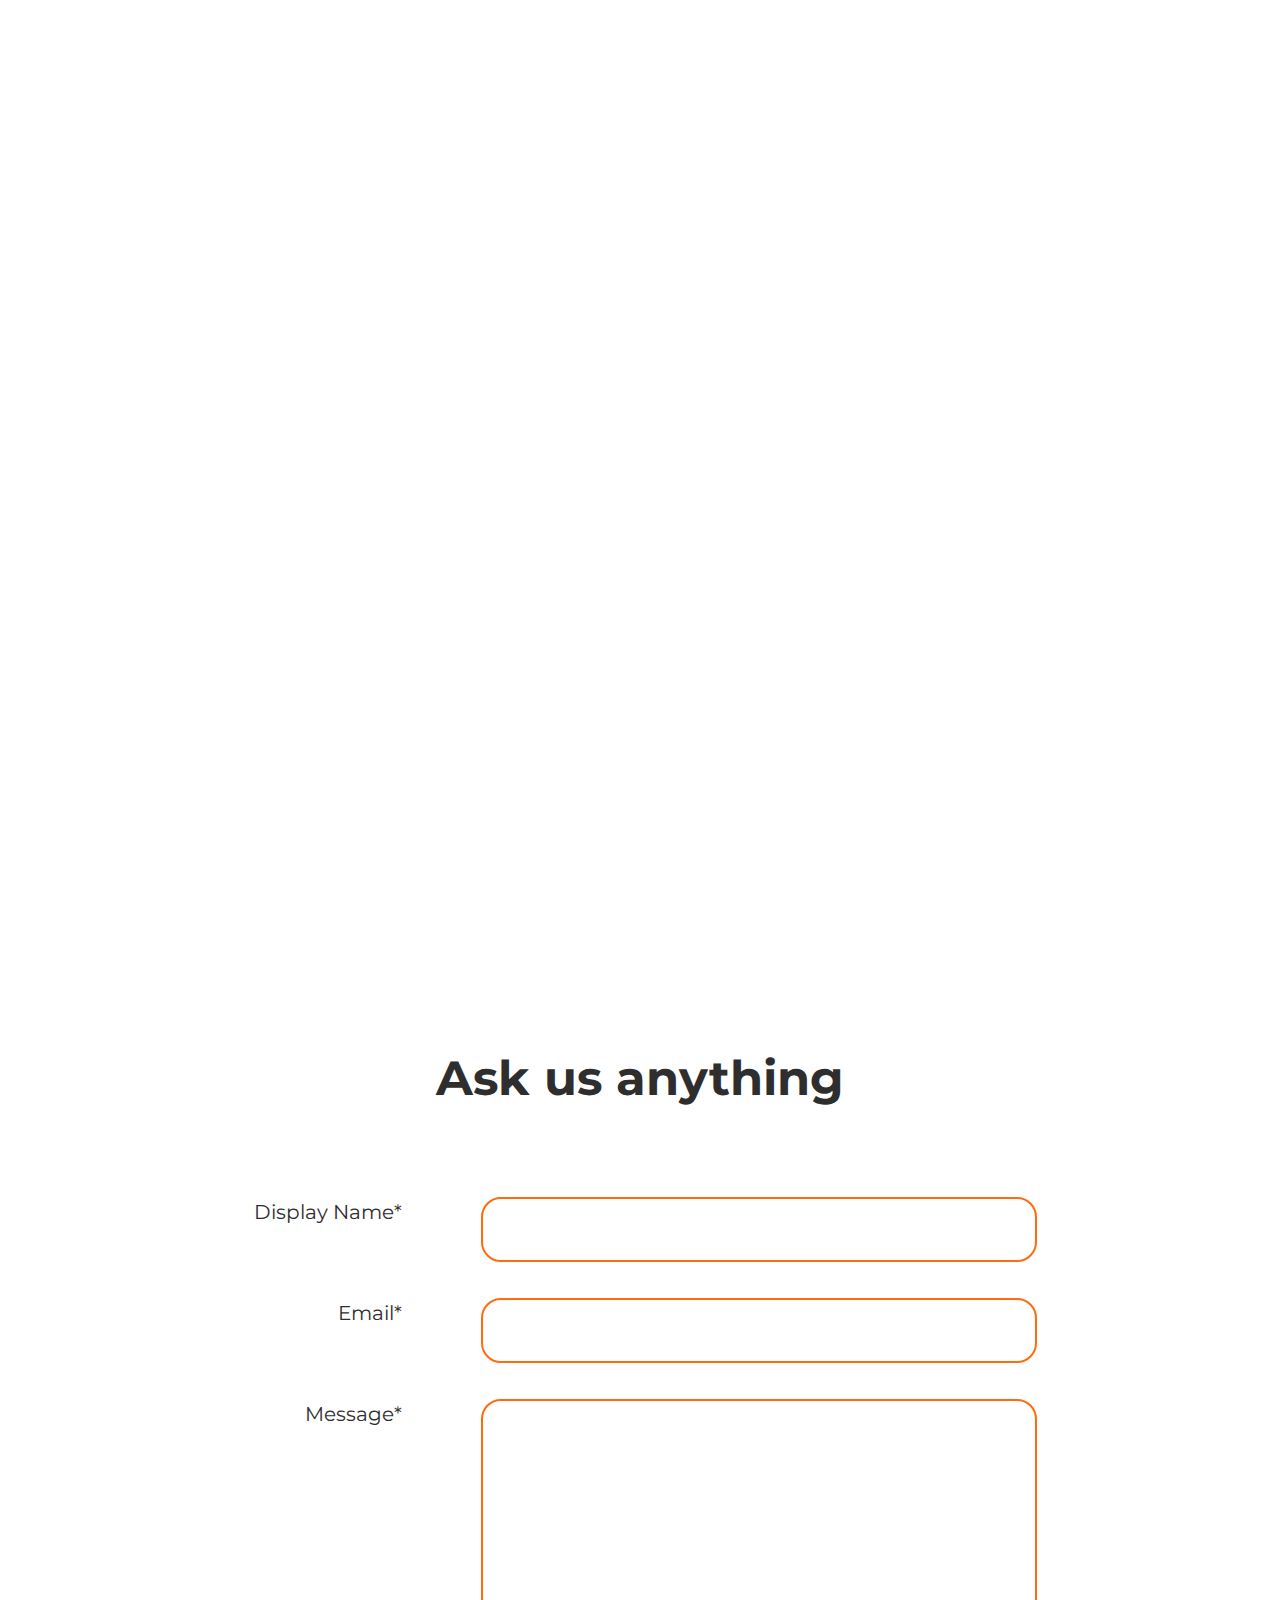
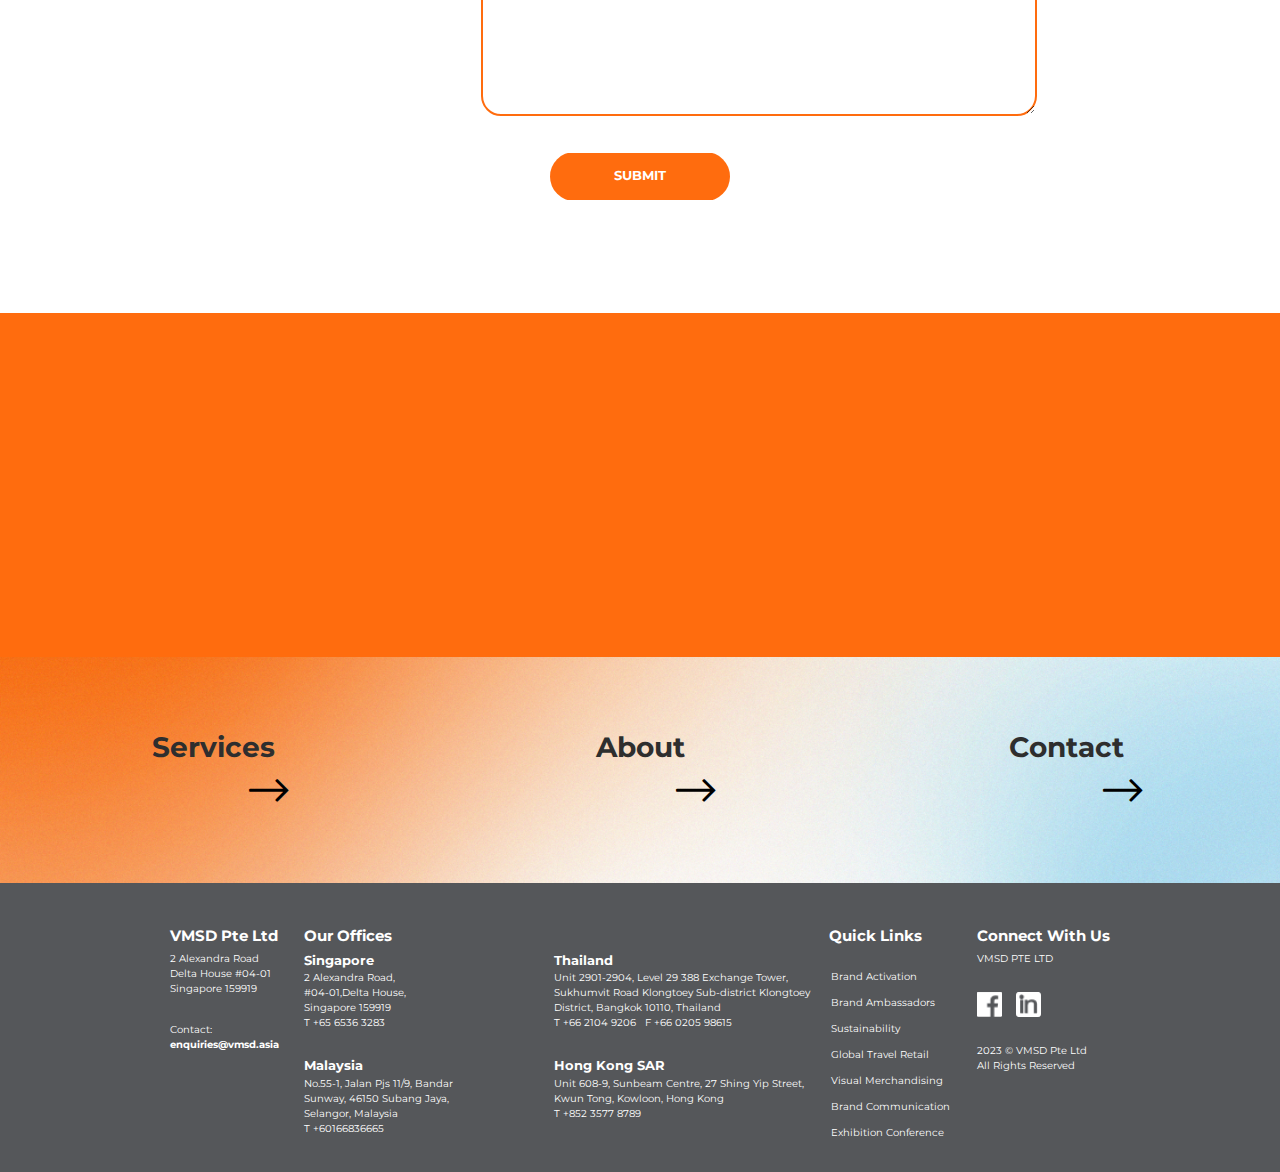
==== commit 67c3d0d5: "update image" ====
--- a/about.html
+++ b/about.html
@@ -171,11 +171,11 @@
                         <div class="ct">
                             <div class="el">
                                 <a href="javascript:;" class="img">
-                                    <img class="img-expert" src="./images/expert-5.jpg" alt="">
+                                    <img class="img-expert" src="./images/expert-CD.png" alt="">
                                     <div class="overlay"></div>
                                 </a>
                                 <div class="info">
-                                    <h1>Julian Lee </h1>
+                                    <h1>Anson Chang</h1>
                                     <span>Creative Director</span>
                                 </div>
                             </div>
--- a/css/main.css
+++ b/css/main.css
@@ -1771,13 +1771,48 @@
   cursor: pointer;
 }
 
-.cas-multi-client .slick-track {
+.ct-recent-project .slick-list .slick-slide img {
+  height: 308px;
+  transition: transform .2s;
+}
+.ct-recent-project .slick-list .slick-slide img:hover {
+  transform: scale(1.1);
+}
+
+.ct-recent-project .slick-list .item {
+  width: auto !important;
+  display: flex;
+  justify-content: center;
+  align-items: center;
+}
+
+.cas-multi-recent-project {
+  padding: 0 25px;
+}
+
+.cas-multi-recent-project .item {
+  width: 100%;
+  height: 308px;
+}
+
+.ct-recent-project .title {
+  margin-top: 13rem;
+  margin-bottom: 6.5rem;
+}
+.ct-recent-project .title h1 {
+  font-weight: bold;
+  font-size: 4.8rem;
+}
+.ct-recent-project .item {
   display: -webkit-box;
   display: -ms-flexbox;
   display: flex;
-  -webkit-box-align: center;
-      -ms-flex-align: center;
-          align-items: center;
+  -webkit-box-pack: center;
+      -ms-flex-pack: center;
+          justify-content: center;
+}
+.ct-recent-project .item:hover {
+  cursor: pointer;
 }
 
 .ct-product {
@@ -2097,6 +2132,9 @@
   .ct-client h1 {
     font-size: 2.4rem !important;
   }
+  .ct-recent-project h1 {
+    font-size: 2.4rem !important;
+  }
   .ct-concert h1 {
     font-size: 2.4rem !important;
   }
@@ -2185,6 +2223,9 @@
   }
   .ct-client h1 {
     font-size: 2.2rem !important;
+  }
+  .ct-recent-project h1 {
+    font-size: 2.4rem !important;
   }
   .ct-product h1 {
     margin-bottom: 0rem !important;
@@ -2300,6 +2341,14 @@
     height: 33px !important;
     margin-bottom: 20px;
   }
+  .ct-recent-project .slick-list .slick-slide img {
+    height: 265px !important;
+    transition: transform .2s;
+  }
+  .cas-multi-recent-project .item img {
+    height: 100%;
+  }
+
   .btn-main {
     height: 3rem;
     font-size: 1rem !important;
@@ -2443,6 +2492,12 @@
   }
   .ct-client .title h1 {
     font-size: 1.4rem !important;
+  }
+  .ct-recent-project .title h1 {
+    font-size: 1.4rem !important;
+  }
+  .ct-recent-project .slick-list .item {
+    width: auto !important;
   }
   .ct-product h1 {
     font-size: 1.4rem !important;
